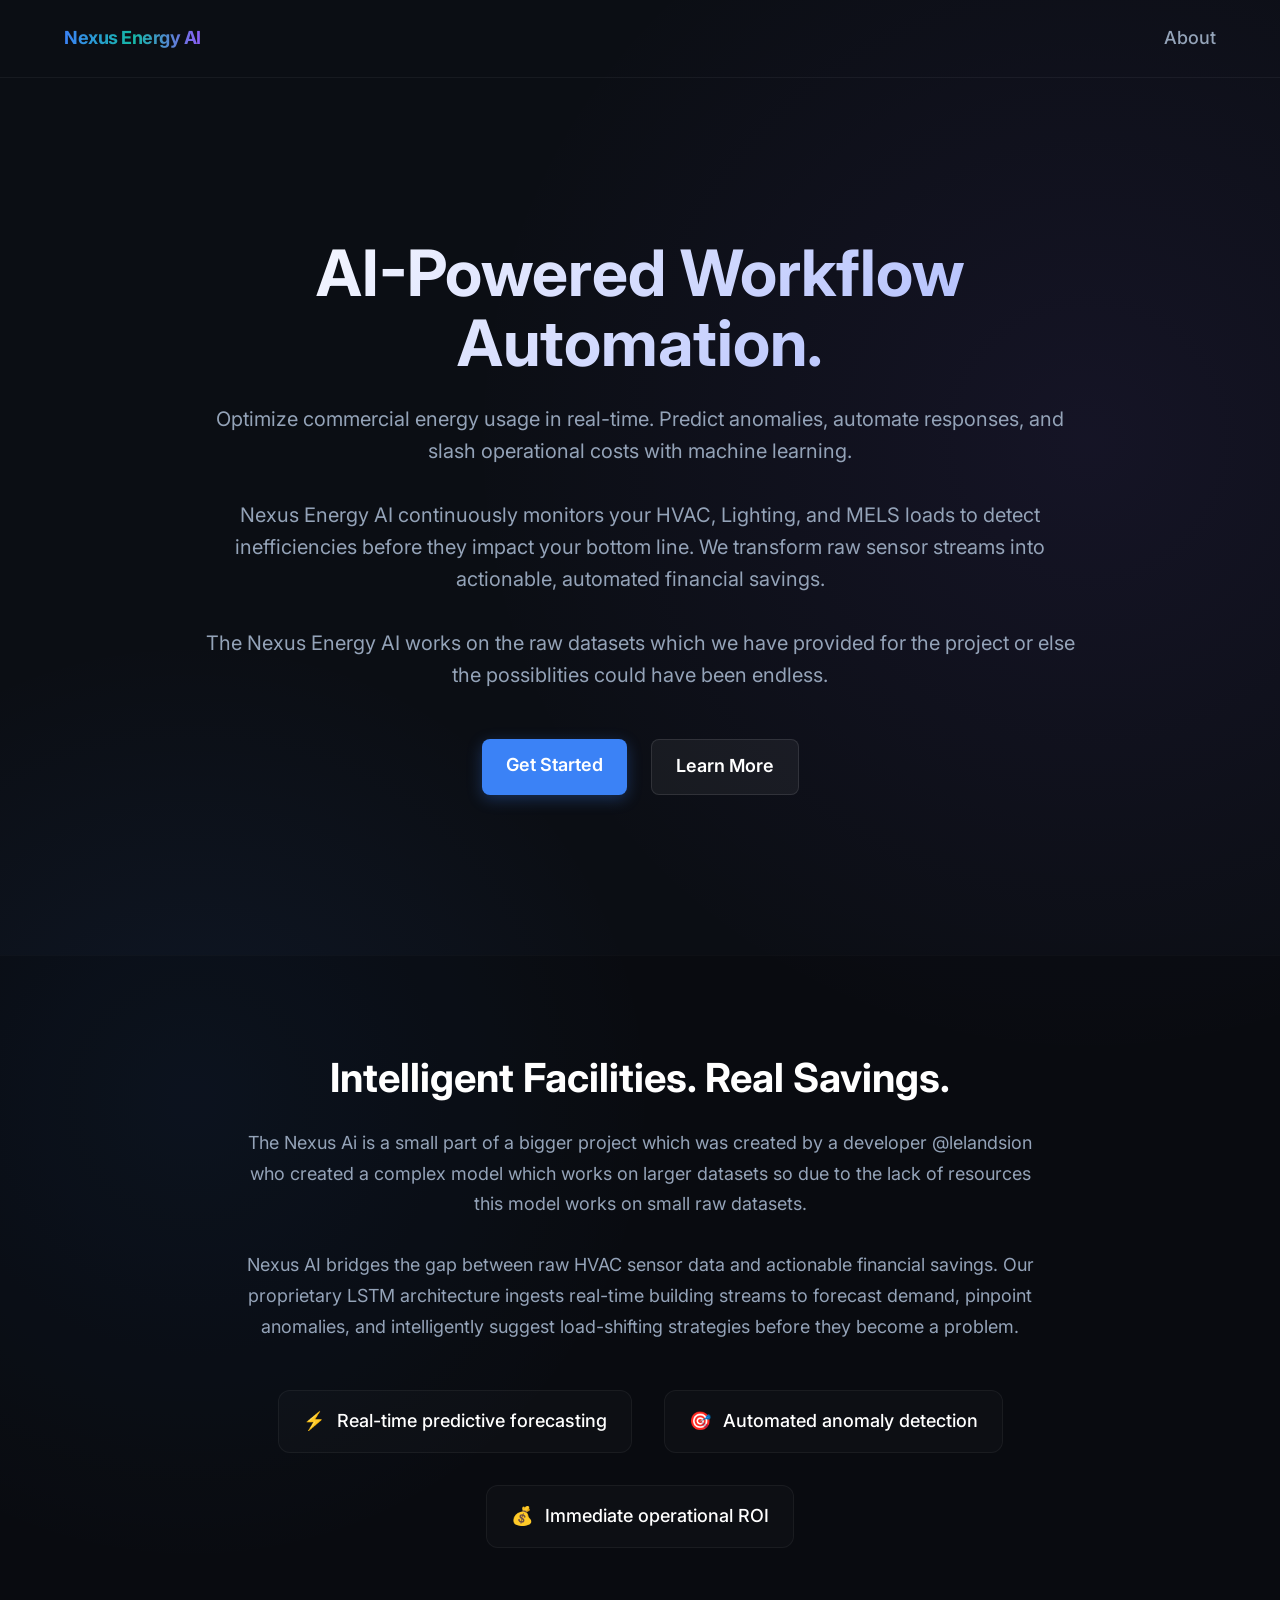
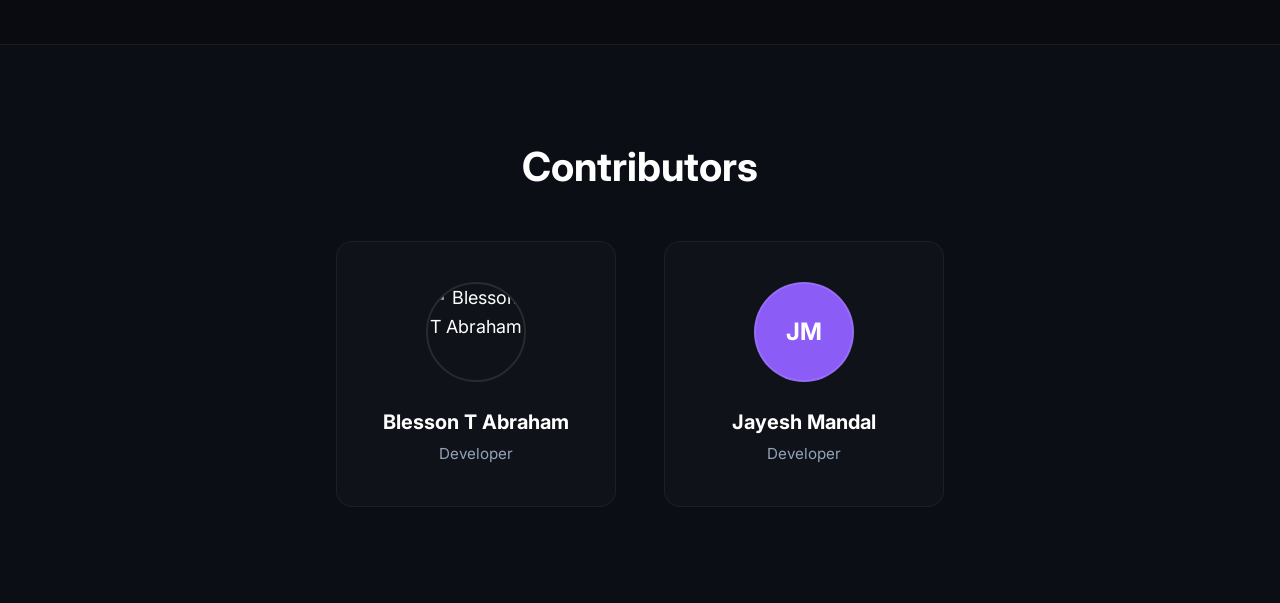
==== frontend/index.html @ 90632caa "Fix typos in landing page text" ====
<!DOCTYPE html>
<html lang="en">

<head>
    <meta charset="UTF-8">
    <meta name="viewport" content="width=device-width, initial-scale=1.0">
    <title>Nexus AI - Workflow Automation</title>

    <!-- Basic Meta Tags -->
    <meta name="description" content="AI-powered workflow automation platform for businesses.">
    <meta name="author" content="Blesson T Abraham">

    <!-- Open Graph / Facebook -->
    <meta property="og:type" content="website">
    <meta property="og:title" content="Nexus AI - Workflow Automation">
    <meta property="og:description" content="AI-powered workflow automation platform for businesses.">
    <meta property="og:image" content="https://github.com/sigmakiller.png">

    <!-- Twitter -->
    <meta name="twitter:card" content="summary_large_image">
    <meta name="twitter:title" content="Nexus AI - Workflow Automation">
    <meta name="twitter:description" content="AI-powered workflow automation platform for businesses.">
    <meta name="twitter:image" content="https://github.com/sigmakiller.png">

    <!-- Google Fonts -->
    <link href="https://fonts.googleapis.com/css2?family=Inter:wght@300;400;600;700&display=swap" rel="stylesheet">
    <link rel="stylesheet" href="style.css">
</head>

<body class="landing-body">
    <header class="landing-nav">
        <div class="logo">Nexus Energy AI</div>
        <nav class="nav-links">
            <a href="#about">About</a>
        </nav>
    </header>

    <main>
        <!-- Hero Section -->
        <section class="hero-section">
            <div class="hero-content">
                <h1 class="hero-title">AI-Powered Workflow Automation.</h1>
                <p class="hero-subtitle">Optimize commercial energy usage in real-time. Predict anomalies, automate
                    responses, and slash operational costs with machine learning.<br><br>Nexus Energy AI continuously
                    monitors your HVAC, Lighting, and MELS loads to detect inefficiencies before they impact your bottom
                    line. We transform raw sensor streams into actionable, automated financial savings.<br><br>The
                    Nexus Energy AI works on the raw datasets which we have provided for the project or else the
                    possiblities could have been endless.</p>
                <div class="hero-cta">
                    <a href="dashboard.html" class="btn-primary">Get Started</a>
                    <a href="#about" class="btn-secondary">Learn More</a>
                </div>
            </div>
        </section>

        <!-- About Section -->
        <section id="about" class="about-section">
            <div class="about-container">
                <div class="about-text">
                    <h2>Intelligent Facilities. Real Savings.</h2>
                    <p>The Nexus Ai is a small part of a bigger project which was created by a developer @lelandsion who
                        created a complex model which works on larger datasets so due to the lack of resources this
                        model works on small raw datasets.<br><br>Nexus AI bridges the gap between raw HVAC sensor data
                        and actionable financial savings. Our
                        proprietary LSTM architecture ingests real-time building streams to forecast demand, pinpoint
                        anomalies, and intelligently suggest load-shifting strategies before they become a problem.</p>
                    <ul class="about-features">
                        <li><span>⚡</span> Real-time predictive forecasting</li>
                        <li><span>🎯</span> Automated anomaly detection</li>
                        <li><span>💰</span> Immediate operational ROI</li>
                    </ul>
                </div>
            </div>
        </section>

        <!-- Contributors Section -->
        <section class="contributors-section">
            <div class="contributors-container">
                <h2>Contributors</h2>
                <div class="contributors-grid">
                    <div class="contributor-card">
                        <img src="https://github.com/sigmakiller.png" alt="Blesson T Abraham" class="contributor-photo">
                        <div class="contributor-info">
                            <h3>Blesson T Abraham</h3>
                            <p>Developer</p>
                        </div>
                    </div>
                    <div class="contributor-card">
                        <div class="contributor-photo"
                            style="background: var(--accent-purple); display: flex; align-items: center; justify-content: center; font-size: 1.5rem; font-weight: bold; color: white;">
                            JM</div>
                        <div class="contributor-info">
                            <h3>Jayesh Mandal</h3>
                            <p>Developer</p>
                        </div>
                    </div>
                </div>
            </div>
        </section>
    </main>
</body>

</html>
---- frontend/style.css ----
:root {
    --bg-color: #0B0E14;
    --text-primary: #ffffff;
    --text-secondary: #94A3B8;
    --accent-blue: #3B82F6;
    --accent-teal: #14B8A6;
    --accent-purple: #8B5CF6;
    --glass-bg: rgba(255, 255, 255, 0.03);
    --glass-border: rgba(255, 255, 255, 0.08);
}

* {
    box-sizing: border-box;
    margin: 0;
    padding: 0;
}

body {
    font-family: 'Inter', sans-serif;
    font-size: clamp(1rem, 1.5vw, 1.125rem); /* 16-18px */
    line-height: 1.6;
    background-color: var(--bg-color);
    color: var(--text-primary);
    min-height: 100vh;
    overflow-x: hidden;
}

h1, .h1 {
    font-size: clamp(3.5rem, 5vw, 4rem); /* 56-64px */
    line-height: 1.2;
}

h2, .h2 {
    font-size: clamp(2.5rem, 4vw, 3rem); /* 40-48px */
    line-height: 1.3;
}

.dashboard-container {
    max-width: 1440px;
    margin: 0 auto;
    padding: 3rem 2rem;
    display: flex;
    flex-direction: column;
    gap: 3rem;
}

.btn-back {
    color: var(--text-secondary);
    text-decoration: none;
    font-weight: 600;
    font-size: 0.9rem;
    transition: color 0.2s ease, background 0.2s ease;
    padding: 0.5rem 1rem;
    border-radius: 8px;
    border: 1px solid rgba(255, 255, 255, 0.1);
    background: rgba(255, 255, 255, 0.05);
}

.btn-back:hover {
    color: var(--text-primary);
    background: rgba(255, 255, 255, 0.1);
}

.dashboard-header {
    display: flex;
    justify-content: space-between;
    align-items: center;
    padding-bottom: 2rem;
    border-bottom: 1px solid rgba(255, 255, 255, 0.05);
}

.logo {
    font-weight: 700;
    background: linear-gradient(to right, #3B82F6, #14B8A6, #8B5CF6);
    -webkit-background-clip: text;
    -webkit-text-fill-color: transparent;
    letter-spacing: -0.5px;
}

.status-indicator {
    display: flex;
    align-items: center;
    gap: 0.5rem;
    font-size: 0.875rem;
    color: var(--text-secondary);
}

.dot {
    width: 10px;
    height: 10px;
    border-radius: 50%;
    transition: all 0.3s ease;
}
.dot.connected { background-color: #10B981; box-shadow: 0 0 4px rgba(16, 185, 129, 0.4); }
.dot.disconnected { background-color: #EF4444; box-shadow: 0 0 4px rgba(239, 68, 68, 0.4); }

.glass-panel {
    background: rgba(255, 255, 255, 0.02);
    border: 1px solid rgba(255, 255, 255, 0.05);
    border-radius: 16px;
    padding: 2.5rem;
}

.dashboard-content {
    display: flex;
    flex-direction: column;
    gap: 3rem;
}

/* AI Model Performance Metrics Panel Styling */
.model-metrics-panel {
    display: flex;
    flex-direction: column;
    gap: 1.5rem;
}

.model-metrics-panel h2 {
    font-weight: 600;
    color: var(--text-primary);
    border-bottom: 1px solid var(--glass-border);
    padding-bottom: 0.75rem;
}

.metrics-grid {
    display: grid;
    grid-template-columns: repeat(auto-fit, minmax(280px, 1fr));
    gap: 2rem;
}

.metric-card {
    background: rgba(255, 255, 255, 0.02);
    border: 1px solid rgba(255, 255, 255, 0.05);
    border-radius: 12px;
    padding: 2rem;
    display: flex;
    flex-direction: column;
    gap: 1rem;
    transition: transform 0.2s ease, border-color 0.2s ease;
}

.metric-card:hover {
    transform: translateY(-2px) scale(1.01);
    border-color: rgba(255, 255, 255, 0.15);
}

.metric-card h4 {
    color: var(--text-primary);
    font-size: 1rem;
    font-weight: 600;
    display: flex;
    align-items: center;
    gap: 0.5rem;
}

.metric-card h4::before {
    content: '';
    display: inline-block;
    width: 6px;
    height: 6px;
    border-radius: 50%;
    background-color: var(--accent-blue);
}

.metric-card:nth-child(2) h4::before { background-color: var(--accent-teal); }
.metric-card:nth-child(3) h4::before { background-color: var(--accent-purple); }

.metric-card ul {
    list-style-type: none;
    display: flex;
    flex-direction: column;
    gap: 0.5rem;
    margin-left: 0.25rem;
}

.metric-card li {
    font-size: 0.85rem;
    color: var(--text-secondary);
    display: flex;
    justify-content: space-between;
    align-items: center;
    border-bottom: 1px solid rgba(255,255,255,0.03);
    padding-bottom: 0.25rem;
}
.metric-card li:last-child {
    border-bottom: none;
    padding-bottom: 0;
}

.metric-card li strong {
    color: var(--text-primary);
    font-weight: 500;
}

/* Testimonial & Trust Styles */
.testimonial-header {
    display: flex;
    align-items: center;
    gap: 1rem;
    padding-bottom: 0.5rem;
    border-bottom: 1px solid rgba(255, 255, 255, 0.05);
}

.profile-photo {
    width: 48px;
    height: 48px;
    border-radius: 50%;
    object-fit: cover;
    border: 2px solid rgba(255, 255, 255, 0.1);
}

.testimonial-meta {
    display: flex;
    flex-direction: column;
    flex: 1;
}

.testimonial-name {
    font-weight: 600;
    color: var(--text-primary);
    font-size: 0.95rem;
}

.testimonial-role {
    color: var(--text-secondary);
    font-size: 0.8rem;
}

.company-logo {
    height: 28px;
    width: auto;
    object-fit: contain;
    opacity: 0.9;
}

.testimonial-metrics {
    display: flex;
    flex-direction: column;
    gap: 0.75rem;
    margin-top: 0.5rem;
}

.stat-pill {
    background: rgba(16, 185, 129, 0.1);
    color: #10B981;
    border: 1px solid rgba(16, 185, 129, 0.2);
    padding: 0.5rem 0.75rem;
    border-radius: 8px;
    font-size: 0.85rem;
    font-weight: 600;
    display: flex;
    align-items: center;
    gap: 0.5rem;
}

.summary-cards {
    display: grid;
    grid-template-columns: repeat(auto-fit, minmax(280px, 1fr));
    gap: 2rem;
    padding: 0;
    background: transparent;
    border: none;
    box-shadow: none;
    backdrop-filter: none;
}

.card {
    background: rgba(255, 255, 255, 0.02);
    border: 1px solid rgba(255, 255, 255, 0.05);
    border-radius: 16px;
    padding: 2rem;
    display: flex;
    flex-direction: column;
    gap: 1rem;
    position: relative;
    overflow: hidden;
    transition: transform 0.3s cubic-bezier(0.4, 0, 0.2, 1), border-color 0.3s ease;
}

.card::before {
    content: '';
    position: absolute;
    top: 0; left: 0; right: 0;
    height: 4px;
    opacity: 0.8;
}

#card-hvac::before { background: var(--accent-blue); }
#card-lighting::before { background: var(--accent-teal); }
#card-mels::before { background: var(--accent-purple); }

.card:hover {
    transform: translateY(-4px) scale(1.02);
    border-color: rgba(255, 255, 255, 0.15);
}

.popular-card {
    border-color: rgba(59, 130, 246, 0.5);
    box-shadow: 0 10px 30px -10px rgba(59, 130, 246, 0.15);
}

.popular-card:hover {
    border-color: rgba(59, 130, 246, 0.8);
    box-shadow: 0 15px 35px -10px rgba(59, 130, 246, 0.25);
}

.badge {
    position: absolute;
    top: 1.5rem;
    right: 1.5rem;
    background: rgba(59, 130, 246, 0.15);
    color: #60A5FA;
    border: 1px solid rgba(59, 130, 246, 0.3);
    font-size: 0.7rem;
    font-weight: 700;
    text-transform: uppercase;
    padding: 0.25rem 0.6rem;
    border-radius: 9999px;
    letter-spacing: 0.05em;
}

.card h3 {
    font-size: 0.875rem;
    color: var(--text-secondary);
    font-weight: 600;
    text-transform: uppercase;
    letter-spacing: 0.05em;
}

.card .value {
    font-size: 3rem;
    font-weight: 700;
    transition: transform 0.15s ease, text-shadow 0.15s ease;
}

.card .unit {
    font-size: 1rem;
    color: var(--text-secondary);
}

#val-hvac { color: var(--accent-blue); }
#val-lighting { color: var(--accent-teal); }
#val-mels { color: var(--accent-purple); }

.chart-container {
    height: 500px;
    display: flex;
    flex-direction: column;
}

.chart-header {
    margin-bottom: 1.5rem;
}

.chart-header h2 {
    font-weight: 600;
    color: var(--text-primary);
}

.chart-wrapper {
    flex: 1;
    position: relative;
    width: 100%;
}

.log-container {
    height: 250px;
    display: flex;
    flex-direction: column;
}

.log-container h3 {
    font-size: 1rem;
    margin-bottom: 1rem;
    color: var(--text-secondary);
}

.log-stream {
    flex: 1;
    overflow-y: auto;
    font-family: 'Courier New', Courier, monospace;
    font-size: 0.85rem;
    display: flex;
    flex-direction: column;
    gap: 0.5rem;
}

.log-entry {
    padding: 0.75rem;
    border-radius: 6px;
    background: rgba(0, 0, 0, 0.25);
    display: flex;
    gap: 1rem;
    animation: slideIn 0.3s ease forwards;
    border-left: 3px solid var(--accent-blue);
}

.log-time { color: var(--text-secondary); min-width: 85px; }
.log-data { color: #E2E8F0; }

@keyframes slideIn {
    from { opacity: 0; transform: translateX(-10px); }
    to { opacity: 1; transform: translateX(0); }
}

/* Scrollbar styling */
::-webkit-scrollbar { width: 8px; }
::-webkit-scrollbar-track { background: rgba(0,0,0,0.1); border-radius: 4px; }
::-webkit-scrollbar-thumb { background: rgba(255,255,255,0.15); border-radius: 4px; }
::-webkit-scrollbar-thumb:hover { background: rgba(255,255,255,0.25); }

/* --- Landing Page Styles --- */
.landing-body {
    background-image: 
        radial-gradient(circle at 15% 50%, rgba(59, 130, 246, 0.08), transparent 30%),
        radial-gradient(circle at 85% 20%, rgba(139, 92, 246, 0.08), transparent 30%);
    display: flex;
    flex-direction: column;
}

.landing-nav {
    display: flex;
    justify-content: space-between;
    align-items: center;
    padding: 1.5rem 4rem;
    border-bottom: 1px solid rgba(255,255,255,0.05);
}

.nav-links {
    display: flex;
    align-items: center;
    gap: 2rem;
}

.nav-links a {
    color: var(--text-secondary);
    text-decoration: none;
    font-weight: 500;
    transition: color 0.2s ease;
}

.nav-links a:hover {
    color: var(--text-primary);
}

.btn-primary-outline {
    border: 1px solid rgba(255,255,255,0.2);
    padding: 0.5rem 1rem;
    border-radius: 8px;
    color: var(--text-primary) !important;
    transition: all 0.2s ease;
}

.btn-primary-outline:hover {
    background: rgba(255,255,255,0.05);
    border-color: rgba(255,255,255,0.4);
}

.hero-section {
    display: flex;
    flex-direction: column;
    align-items: center;
    justify-content: center;
    text-align: center;
    padding: 10rem 4rem;
    max-width: 1440px;
    margin: 0 auto;
}

.hero-content {
    max-width: 900px;
    display: flex;
    flex-direction: column;
    align-items: center;
}

.hero-title {
    font-size: clamp(3rem, 5vw, 4.5rem);
    line-height: 1.1;
    font-weight: 700;
    margin-bottom: 1.5rem;
    background: linear-gradient(135deg, #fff 0%, #a5b4fc 100%);
    -webkit-background-clip: text;
    -webkit-text-fill-color: transparent;
}

.hero-subtitle {
    font-size: 1.25rem;
    color: var(--text-secondary);
    margin-bottom: 3rem;
    line-height: 1.6;
}

.hero-cta {
    display: flex;
    justify-content: center;
    gap: 1.5rem;
}

.btn-primary {
    background: var(--accent-blue);
    color: #fff !important;
    text-decoration: none;
    padding: 0.8rem 1.5rem;
    border-radius: 8px;
    font-weight: 600;
    box-shadow: 0 4px 15px rgba(59, 130, 246, 0.3);
    transition: all 0.2s ease;
}

.btn-primary:hover {
    background: #60A5FA;
    transform: translateY(-2px);
    box-shadow: 0 6px 20px rgba(59, 130, 246, 0.4);
}

.btn-secondary {
    background: rgba(255,255,255,0.05);
    border: 1px solid rgba(255,255,255,0.1);
    color: var(--text-primary) !important;
    text-decoration: none;
    padding: 0.8rem 1.5rem;
    border-radius: 8px;
    font-weight: 600;
    transition: all 0.2s ease;
}

.btn-secondary:hover {
    background: rgba(255,255,255,0.1);
}

.hero-visual {
    flex: 1;
    display: flex;
    justify-content: center;
    perspective: 1000px;
    position: relative;
}

/* Glowing Orbs */
.glow-orb {
    position: absolute;
    border-radius: 50%;
    filter: blur(60px);
    opacity: 0.35;
    z-index: 0;
    animation: orbFloat 10s infinite ease-in-out alternate;
}

.orb-1 { width: 200px; height: 200px; background: var(--accent-blue); top: 10%; left: 10%; animation-delay: 0s; }
.orb-2 { width: 250px; height: 250px; background: var(--accent-purple); bottom: 10%; right: 10%; animation-delay: -3s; }
.orb-3 { width: 150px; height: 150px; background: var(--accent-teal); top: 40%; left: 40%; animation-delay: -5s; }

@keyframes orbFloat {
    0% { transform: translate(0, 0) scale(1); }
    100% { transform: translate(30px, -30px) scale(1.1); }
}

.mock-dashboard {
    width: 100%;
    max-width: 500px;
    height: 300px;
    background: rgba(11, 14, 20, 0.7);
    backdrop-filter: blur(12px);
    border-radius: 16px;
    padding: 2.5rem;
    box-shadow: 20px 20px 50px rgba(0,0,0,0.5), inset 0 0 0 1px rgba(255,255,255,0.05);
    display: flex;
    flex-direction: column;
    gap: 1.5rem;
    position: relative;
    z-index: 1;
    animation: dashboardFloat 6s ease-in-out infinite;
}

@keyframes dashboardFloat {
    0%, 100% { transform: rotateY(-15deg) rotateX(5deg) translateY(0); }
    50% { transform: rotateY(-15deg) rotateX(5deg) translateY(-15px); }
}

.stat-row {
    display: flex;
    align-items: center;
    gap: 1.5rem;
}

.stat-circle {
    width: 48px;
    height: 48px;
    border-radius: 50%;
    background: var(--accent-blue);
    opacity: 0.8;
}

.stat-line {
    height: 12px;
    background: rgba(255,255,255,0.05);
    border-radius: 6px;
    width: 80%;
    position: relative;
    overflow: hidden;
}

.stat-line::after {
    content: '';
    position: absolute;
    top: 0; left: 0; bottom: 0;
    width: 40%;
    background: linear-gradient(90deg, transparent, rgba(255,255,255,0.15), transparent);
    animation: scanLine 2s infinite linear;
}

.stat-row:nth-child(2) .stat-line::after { animation-delay: 0.5s; animation-duration: 2.5s; }
.stat-row:nth-child(3) .stat-line::after { animation-delay: 1s; animation-duration: 1.8s; }

@keyframes scanLine {
    0% { transform: translateX(-100%); }
    100% { transform: translateX(300%); }
}

.about-section {
    padding: 6rem 4rem;
    background: rgba(0,0,0,0.2);
    border-top: 1px solid rgba(255,255,255,0.02);
}

.about-container {
    max-width: 1440px;
    margin: 0 auto;
    display: flex;
    justify-content: center;
}

.about-text {
    max-width: 800px;
    text-align: center;
}

.about-text h2 {
    font-size: 2.5rem;
    margin-bottom: 1.5rem;
}

.about-text p {
    color: var(--text-secondary);
    font-size: 1.125rem;
    line-height: 1.7;
    margin-bottom: 3rem;
}

.about-features {
    display: flex;
    justify-content: center;
    gap: 2rem;
    list-style: none;
    flex-wrap: wrap;
}

.about-features li {
    background: rgba(255,255,255,0.02);
    padding: 1rem 1.5rem;
    border-radius: 12px;
    border: 1px solid rgba(255,255,255,0.05);
    display: flex;
    align-items: center;
    gap: 0.75rem;
    font-weight: 500;
}

/* Contributors Section */
.contributors-section {
    padding: 6rem 4rem;
    background: transparent;
    border-top: 1px solid rgba(255,255,255,0.05);
}

.contributors-container {
    max-width: 1440px;
    margin: 0 auto;
    text-align: center;
}

.contributors-container h2 {
    font-size: 2.5rem;
    margin-bottom: 3rem;
}

.contributors-grid {
    display: flex;
    justify-content: center;
    gap: 3rem;
    flex-wrap: wrap;
}

.contributor-card {
    background: rgba(255,255,255,0.02);
    border: 1px solid rgba(255,255,255,0.05);
    border-radius: 16px;
    padding: 2.5rem;
    display: flex;
    flex-direction: column;
    align-items: center;
    gap: 1.5rem;
    width: 280px;
    transition: transform 0.2s ease, border-color 0.2s ease;
}

.contributor-card:hover {
    transform: translateY(-4px);
    border-color: rgba(255,255,255,0.15);
}

.contributor-photo {
    width: 100px;
    height: 100px;
    border-radius: 50%;
    object-fit: cover;
    border: 2px solid rgba(255, 255, 255, 0.1);
}

.contributor-info h3 {
    font-size: 1.25rem;
    margin-bottom: 0.25rem;
    color: var(--text-primary);
}

.contributor-info p {
    color: var(--text-secondary);
    font-size: 0.95rem;
}
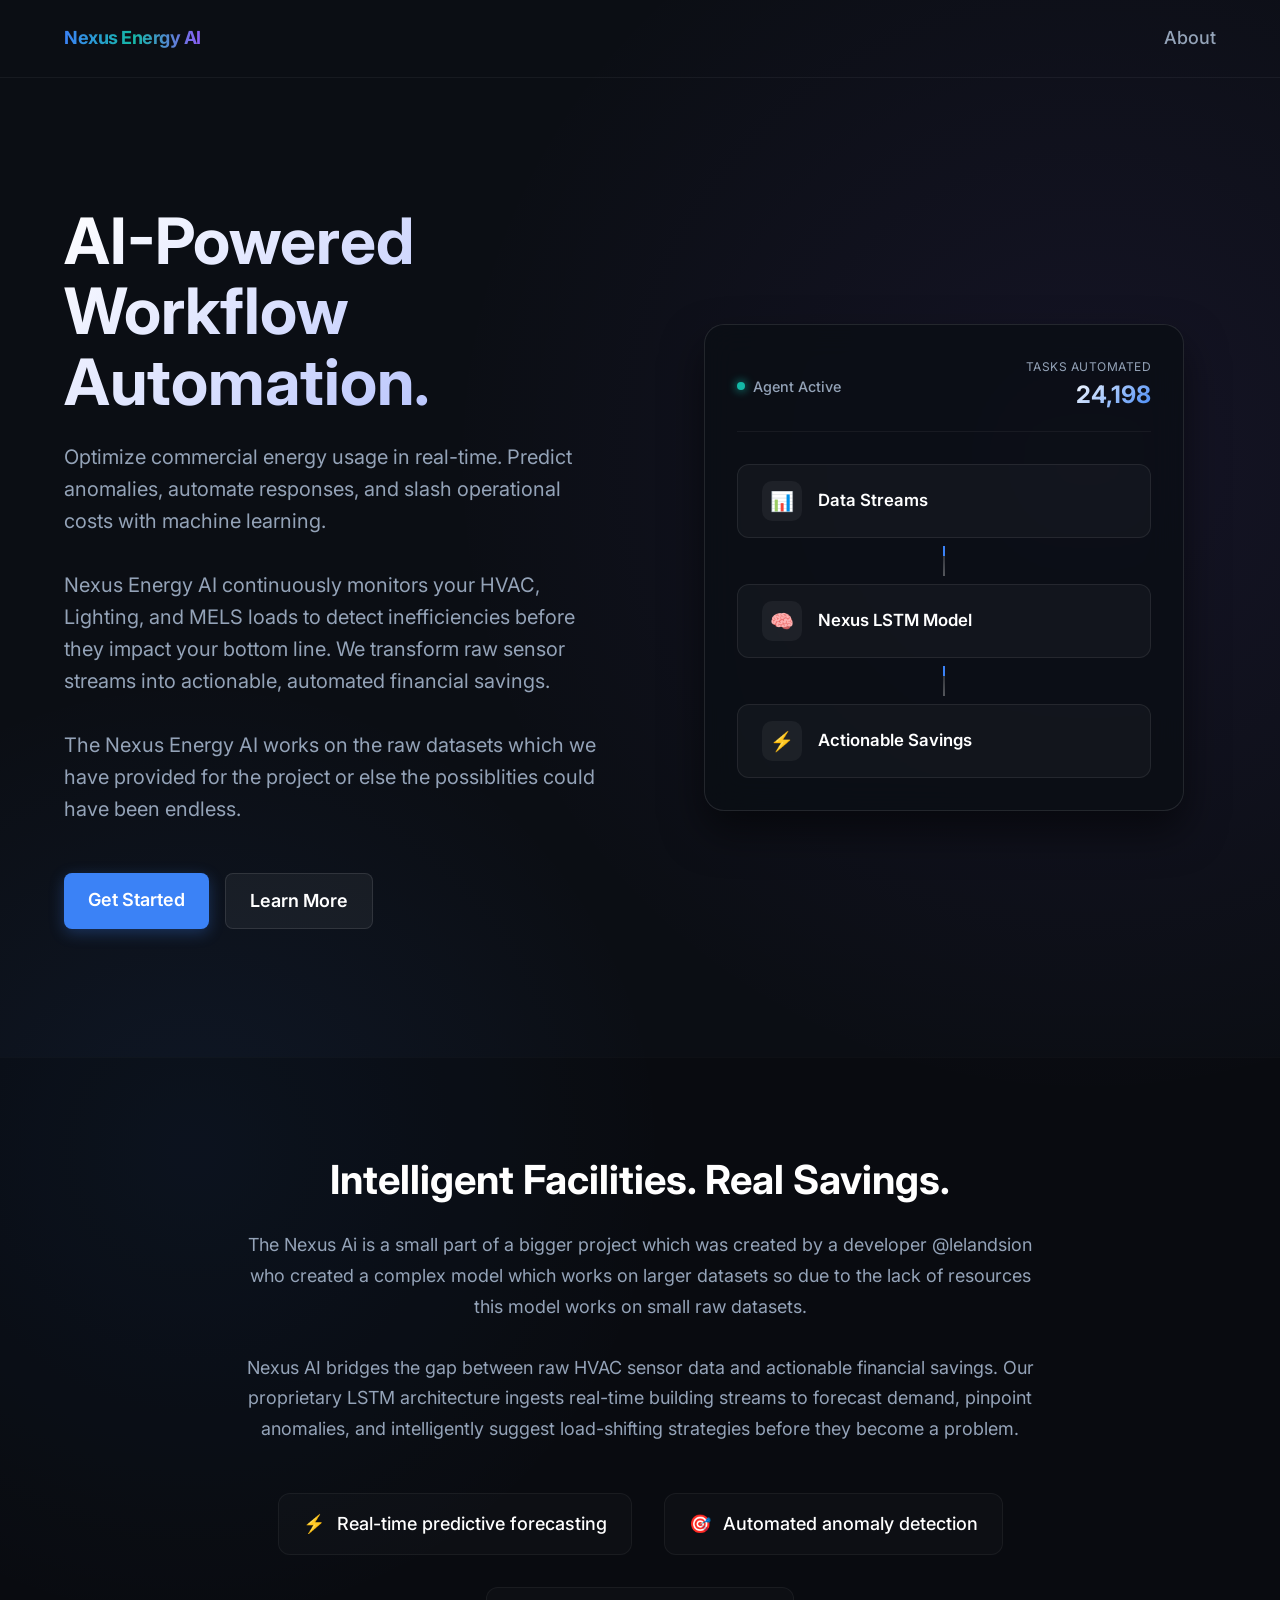
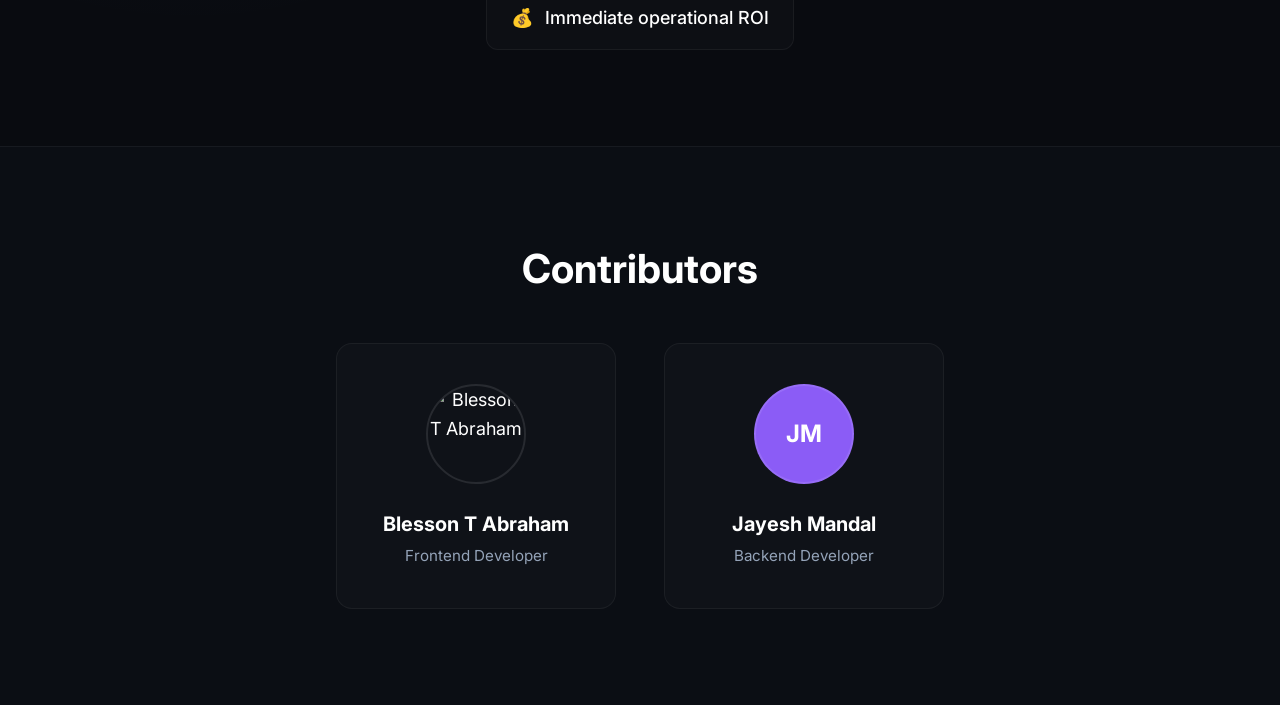
==== commit f2c900af: "Add interactive workflow builder and animations" ====
--- a/frontend/index.html
+++ b/frontend/index.html
@@ -51,6 +51,45 @@
                     <a href="#about" class="btn-secondary">Learn More</a>
                 </div>
             </div>
+
+            <!-- Workflow Builder Visual -->
+            <div class="hero-visual">
+                <div class="workflow-container">
+                    <!-- Live Status & Counter Header -->
+                    <div class="workflow-header">
+                        <div class="live-status">
+                            <span class="status-dot"></span>
+                            Agent Active
+                        </div>
+                        <div class="counter-box">
+                            <span class="counter-label">Tasks Automated</span>
+                            <span class="counter-value" id="task-counter">0</span>
+                        </div>
+                    </div>
+
+                    <!-- Node Graph -->
+                    <div class="node-graph">
+                        <div class="node node-input">
+                            <div class="node-icon">📊</div>
+                            <div class="node-text">Data Streams</div>
+                        </div>
+                        
+                        <div class="node-path"></div>
+                        
+                        <div class="node node-ai">
+                            <div class="node-icon pulse">🧠</div>
+                            <div class="node-text">Nexus LSTM Model</div>
+                        </div>
+                        
+                        <div class="node-path"></div>
+                        
+                        <div class="node node-output">
+                            <div class="node-icon">⚡</div>
+                            <div class="node-text">Actionable Savings</div>
+                        </div>
+                    </div>
+                </div>
+            </div>
         </section>
 
         <!-- About Section -->
@@ -82,7 +121,7 @@
                         <img src="https://github.com/sigmakiller.png" alt="Blesson T Abraham" class="contributor-photo">
                         <div class="contributor-info">
                             <h3>Blesson T Abraham</h3>
-                            <p>Developer</p>
+                            <p>Frontend Developer</p>
                         </div>
                     </div>
                     <div class="contributor-card">
@@ -91,13 +130,37 @@
                             JM</div>
                         <div class="contributor-info">
                             <h3>Jayesh Mandal</h3>
-                            <p>Developer</p>
+                            <p>Backend Developer</p>
                         </div>
                     </div>
                 </div>
             </div>
         </section>
     </main>
+
+    <script>
+        // Number Counter Animation
+        document.addEventListener("DOMContentLoaded", () => {
+            const counter = document.getElementById("task-counter");
+            if(counter) {
+                const target = 24592;
+                const duration = 2500; // ms
+                const interval = 20; // ms
+                const steps = duration / interval;
+                const increment = target / steps;
+                let current = 0;
+                
+                const timer = setInterval(() => {
+                    current += increment;
+                    if(current >= target) {
+                        current = target;
+                        clearInterval(timer);
+                    }
+                    counter.innerText = Math.floor(current).toLocaleString();
+                }, interval);
+            }
+        });
+    </script>
 </body>
 
 </html>
--- a/frontend/style.css
+++ b/frontend/style.css
@@ -457,20 +457,17 @@
 
 .hero-section {
     display: flex;
-    flex-direction: column;
-    align-items: center;
-    justify-content: center;
-    text-align: center;
-    padding: 10rem 4rem;
+    align-items: center;
+    justify-content: space-between;
+    padding: 8rem 4rem;
     max-width: 1440px;
     margin: 0 auto;
+    gap: 4rem;
 }
 
 .hero-content {
-    max-width: 900px;
-    display: flex;
-    flex-direction: column;
-    align-items: center;
+    flex: 1;
+    max-width: 600px;
 }
 
 .hero-title {
@@ -492,8 +489,7 @@
 
 .hero-cta {
     display: flex;
-    justify-content: center;
-    gap: 1.5rem;
+    gap: 1rem;
 }
 
 .btn-primary {
@@ -701,12 +697,162 @@
     align-items: center;
     gap: 1.5rem;
     width: 280px;
+    transition: transform 0.3s cubic-bezier(0.4, 0, 0.2, 1), border-color 0.3s ease, box-shadow 0.3s ease;
+}
+
+.contributor-card:hover {
+    transform: translateY(-8px) scale(1.02);
+    border-color: rgba(139, 92, 246, 0.4);
+    box-shadow: 0 10px 30px rgba(139, 92, 246, 0.15), inset 0 0 0 1px rgba(139, 92, 246, 0.2);
+}
+
+/* --- Workflow Builder Visuals --- */
+.hero-visual {
+    flex: 1;
+    display: flex;
+    justify-content: center;
+}
+
+.workflow-container {
+    width: 100%;
+    max-width: 480px;
+    background: rgba(11, 14, 20, 0.8);
+    backdrop-filter: blur(16px);
+    border: 1px solid rgba(255,255,255,0.1);
+    border-radius: 20px;
+    padding: 2rem;
+    box-shadow: 0 20px 40px rgba(0,0,0,0.5);
+    display: flex;
+    flex-direction: column;
+    gap: 2rem;
+}
+
+.workflow-header {
+    display: flex;
+    justify-content: space-between;
+    align-items: center;
+    border-bottom: 1px solid rgba(255,255,255,0.05);
+    padding-bottom: 1rem;
+}
+
+.live-status {
+    display: flex;
+    align-items: center;
+    gap: 0.5rem;
+    font-size: 0.9rem;
+    color: var(--text-secondary);
+    font-weight: 500;
+}
+
+.status-dot {
+    width: 8px;
+    height: 8px;
+    border-radius: 50%;
+    background-color: var(--accent-teal);
+    box-shadow: 0 0 10px var(--accent-teal);
+    animation: statusPulse 2s infinite ease-in-out;
+}
+
+@keyframes statusPulse {
+    0% { transform: scale(1); opacity: 1; box-shadow: 0 0 10px var(--accent-teal); }
+    50% { transform: scale(1.5); opacity: 0.5; box-shadow: 0 0 20px var(--accent-teal); }
+    100% { transform: scale(1); opacity: 1; box-shadow: 0 0 10px var(--accent-teal); }
+}
+
+.counter-box {
+    display: flex;
+    flex-direction: column;
+    align-items: flex-end;
+}
+
+.counter-label {
+    font-size: 0.75rem;
+    color: var(--text-secondary);
+    text-transform: uppercase;
+    letter-spacing: 0.5px;
+}
+
+.counter-value {
+    font-size: 1.5rem;
+    font-weight: 700;
+    color: var(--text-primary);
+    background: linear-gradient(135deg, #fff, var(--accent-blue));
+    -webkit-background-clip: text;
+    -webkit-text-fill-color: transparent;
+}
+
+.node-graph {
+    display: flex;
+    flex-direction: column;
+    align-items: center;
+    gap: 0.5rem;
+}
+
+.node {
+    width: 100%;
+    background: rgba(255,255,255,0.03);
+    border: 1px solid rgba(255,255,255,0.08);
+    border-radius: 12px;
+    padding: 1rem 1.5rem;
+    display: flex;
+    align-items: center;
+    gap: 1rem;
     transition: transform 0.2s ease, border-color 0.2s ease;
 }
 
-.contributor-card:hover {
-    transform: translateY(-4px);
-    border-color: rgba(255,255,255,0.15);
+.node:hover {
+    transform: translateX(5px);
+    border-color: rgba(255,255,255,0.2);
+}
+
+.node-icon {
+    width: 40px;
+    height: 40px;
+    border-radius: 10px;
+    background: rgba(255,255,255,0.05);
+    display: flex;
+    align-items: center;
+    justify-content: center;
+    font-size: 1.2rem;
+}
+
+.node-icon.pulse {
+    animation: iconPulse 3s infinite ease-in-out;
+}
+
+@keyframes iconPulse {
+    0% { background: rgba(139, 92, 246, 0.1); }
+    50% { background: rgba(139, 92, 246, 0.4); box-shadow: 0 0 15px rgba(139, 92, 246, 0.4); }
+    100% { background: rgba(139, 92, 246, 0.1); }
+}
+
+.node-text {
+    font-weight: 600;
+    font-size: 1.05rem;
+}
+
+.node-path {
+    width: 2px;
+    height: 30px;
+    background: linear-gradient(180deg, rgba(255,255,255,0.1), rgba(255,255,255,0.3));
+    position: relative;
+    overflow: hidden;
+}
+
+.node-path::after {
+    content: '';
+    position: absolute;
+    top: 0; left: 0; right: 0;
+    height: 10px;
+    background: var(--accent-blue);
+    animation: pathFlow 2s infinite linear;
+}
+
+@keyframes pathFlow {
+    0% { transform: translateY(-10px); opacity: 0; }
+    20% { opacity: 1; }
+    80% { opacity: 1; }
+    100% { transform: translateY(30px); opacity: 0; }
 }
 
 .contributor-photo {
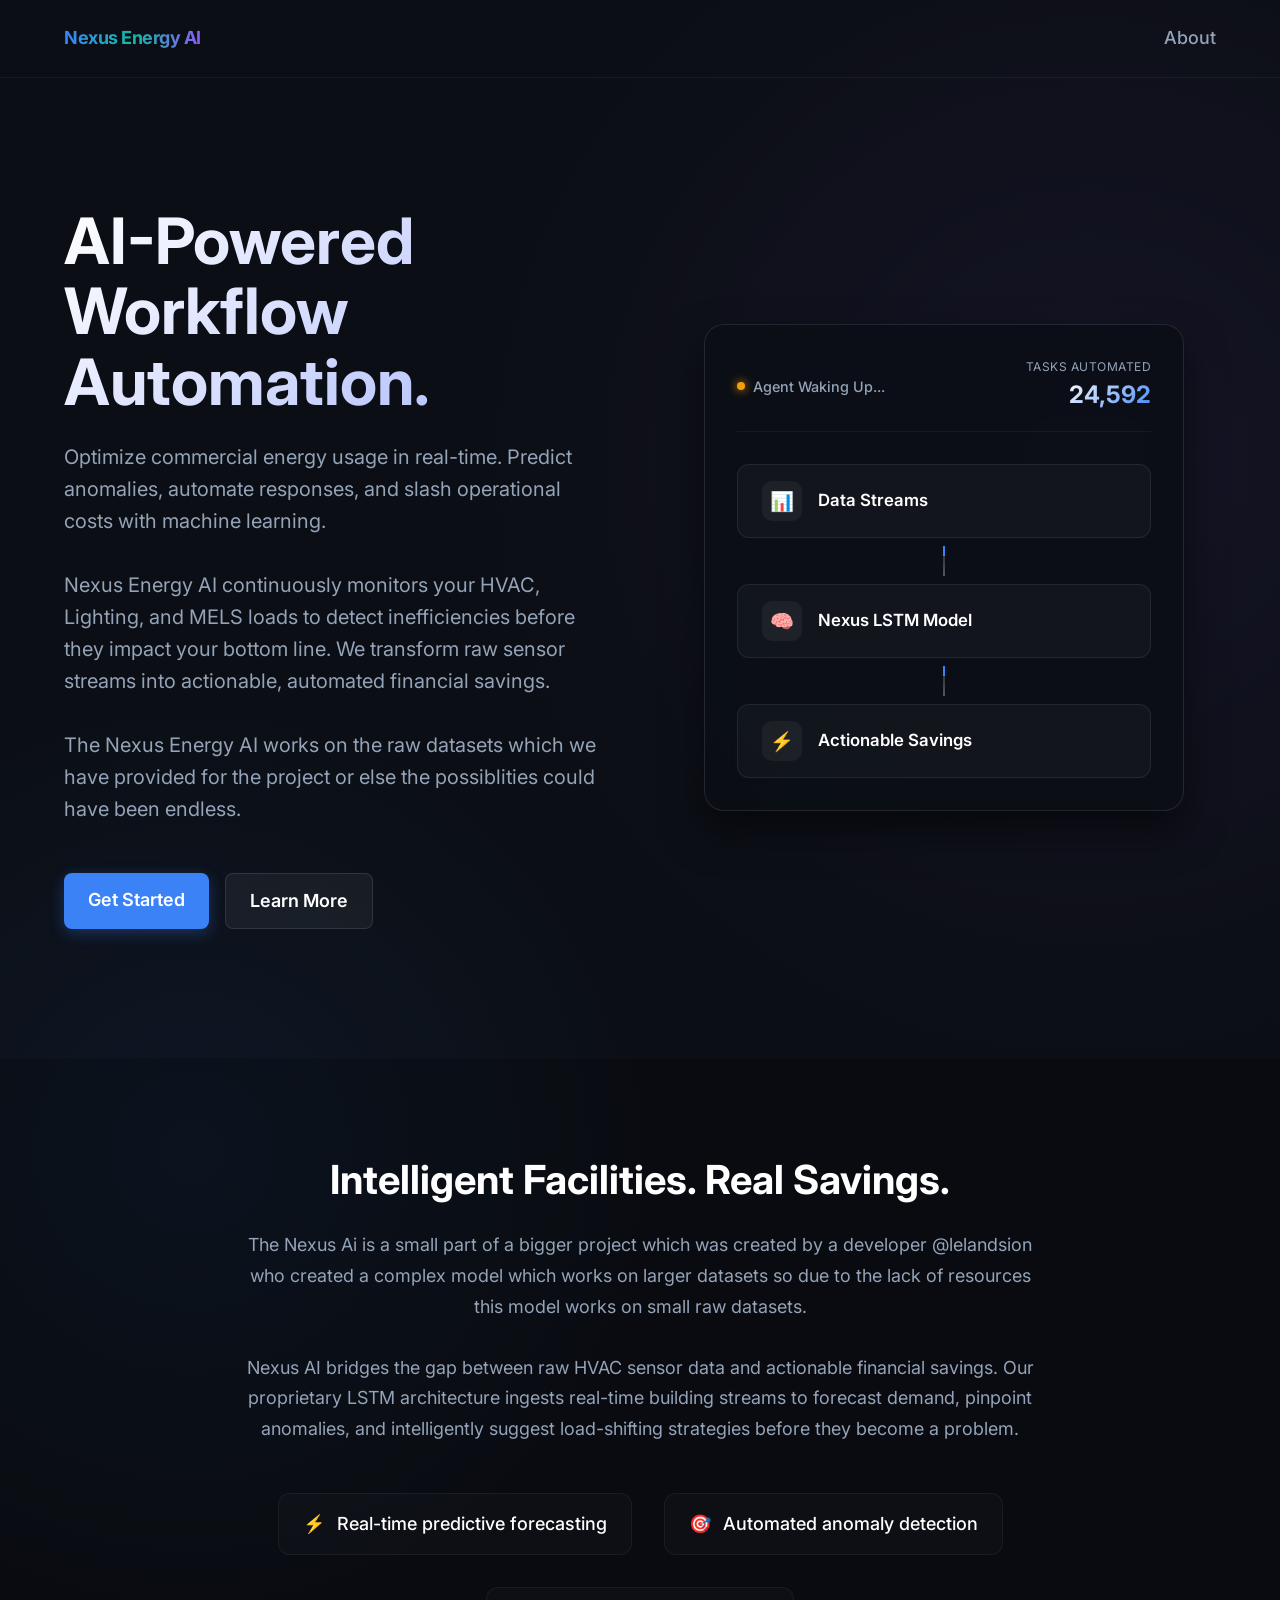
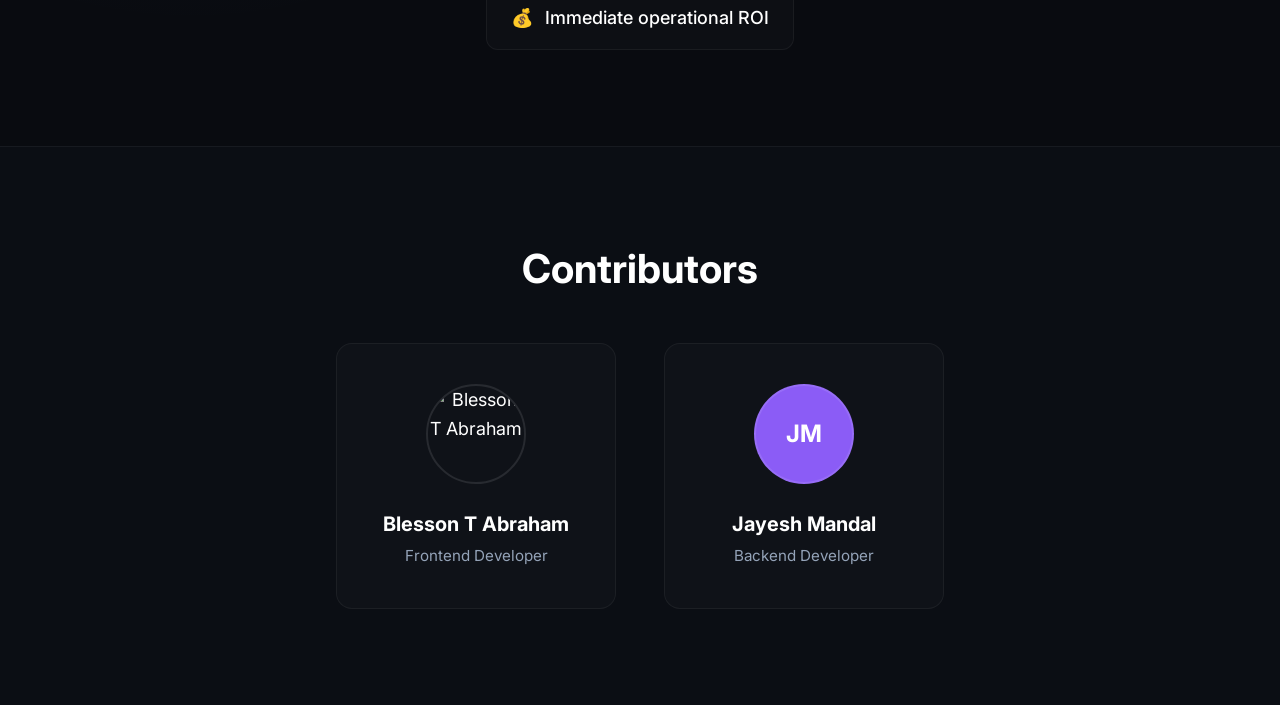
==== commit c1cbe0b9: "Add real-time health check for landing page status indicator" ====
--- a/frontend/index.html
+++ b/frontend/index.html
@@ -57,9 +57,9 @@
                 <div class="workflow-container">
                     <!-- Live Status & Counter Header -->
                     <div class="workflow-header">
-                        <div class="live-status">
-                            <span class="status-dot"></span>
-                            Agent Active
+                        <div class="live-status" id="agent-status-container">
+                            <span class="status-dot waking" id="agent-status-dot"></span>
+                            <span id="agent-status-text">Agent Waking Up...</span>
                         </div>
                         <div class="counter-box">
                             <span class="counter-label">Tasks Automated</span>
@@ -160,6 +160,46 @@
                 }, interval);
             }
         });
+        // Health Check polling logic
+        document.addEventListener("DOMContentLoaded", () => {
+            const statusDot = document.getElementById("agent-status-dot");
+            const statusText = document.getElementById("agent-status-text");
+
+            async function checkHealth() {
+                try {
+                    const response = await fetch('/health');
+                    if (response.ok) {
+                        statusDot.className = "status-dot active";
+                        statusText.innerText = "Agent Active";
+                        return true;
+                    }
+                } catch (error) {
+                    // Endpoint unreachable yet
+                }
+                return false;
+            }
+
+            async function startHealthCheck() {
+                let attempts = 0;
+                const maxAttempts = 60; // Up to 2 minutes
+
+                const poll = setInterval(async () => {
+                    const isAlive = await checkHealth();
+                    if (isAlive) {
+                        clearInterval(poll);
+                    } else {
+                        attempts++;
+                        if (attempts >= maxAttempts) {
+                            clearInterval(poll);
+                            statusDot.className = "status-dot offline";
+                            statusText.innerText = "Agent Offline";
+                        }
+                    }
+                }, 2000);
+            }
+
+            startHealthCheck();
+        });
     </script>
 </body>
 
--- a/frontend/style.css
+++ b/frontend/style.css
@@ -748,15 +748,35 @@
     width: 8px;
     height: 8px;
     border-radius: 50%;
+    transition: background-color 0.3s ease, box-shadow 0.3s ease;
+}
+
+.status-dot.active {
     background-color: var(--accent-teal);
     box-shadow: 0 0 10px var(--accent-teal);
     animation: statusPulse 2s infinite ease-in-out;
+}
+
+.status-dot.waking {
+    background-color: #f59e0b; /* Amber */
+    box-shadow: 0 0 10px #f59e0b;
+    animation: wakingPulse 1s infinite alternate;
+}
+
+.status-dot.offline {
+    background-color: #ef4444; /* Red */
+    box-shadow: 0 0 10px #ef4444;
 }
 
 @keyframes statusPulse {
     0% { transform: scale(1); opacity: 1; box-shadow: 0 0 10px var(--accent-teal); }
     50% { transform: scale(1.5); opacity: 0.5; box-shadow: 0 0 20px var(--accent-teal); }
     100% { transform: scale(1); opacity: 1; box-shadow: 0 0 10px var(--accent-teal); }
+}
+
+@keyframes wakingPulse {
+    0% { opacity: 0.4; transform: scale(1); }
+    100% { opacity: 1; transform: scale(1.2); }
 }
 
 .counter-box {
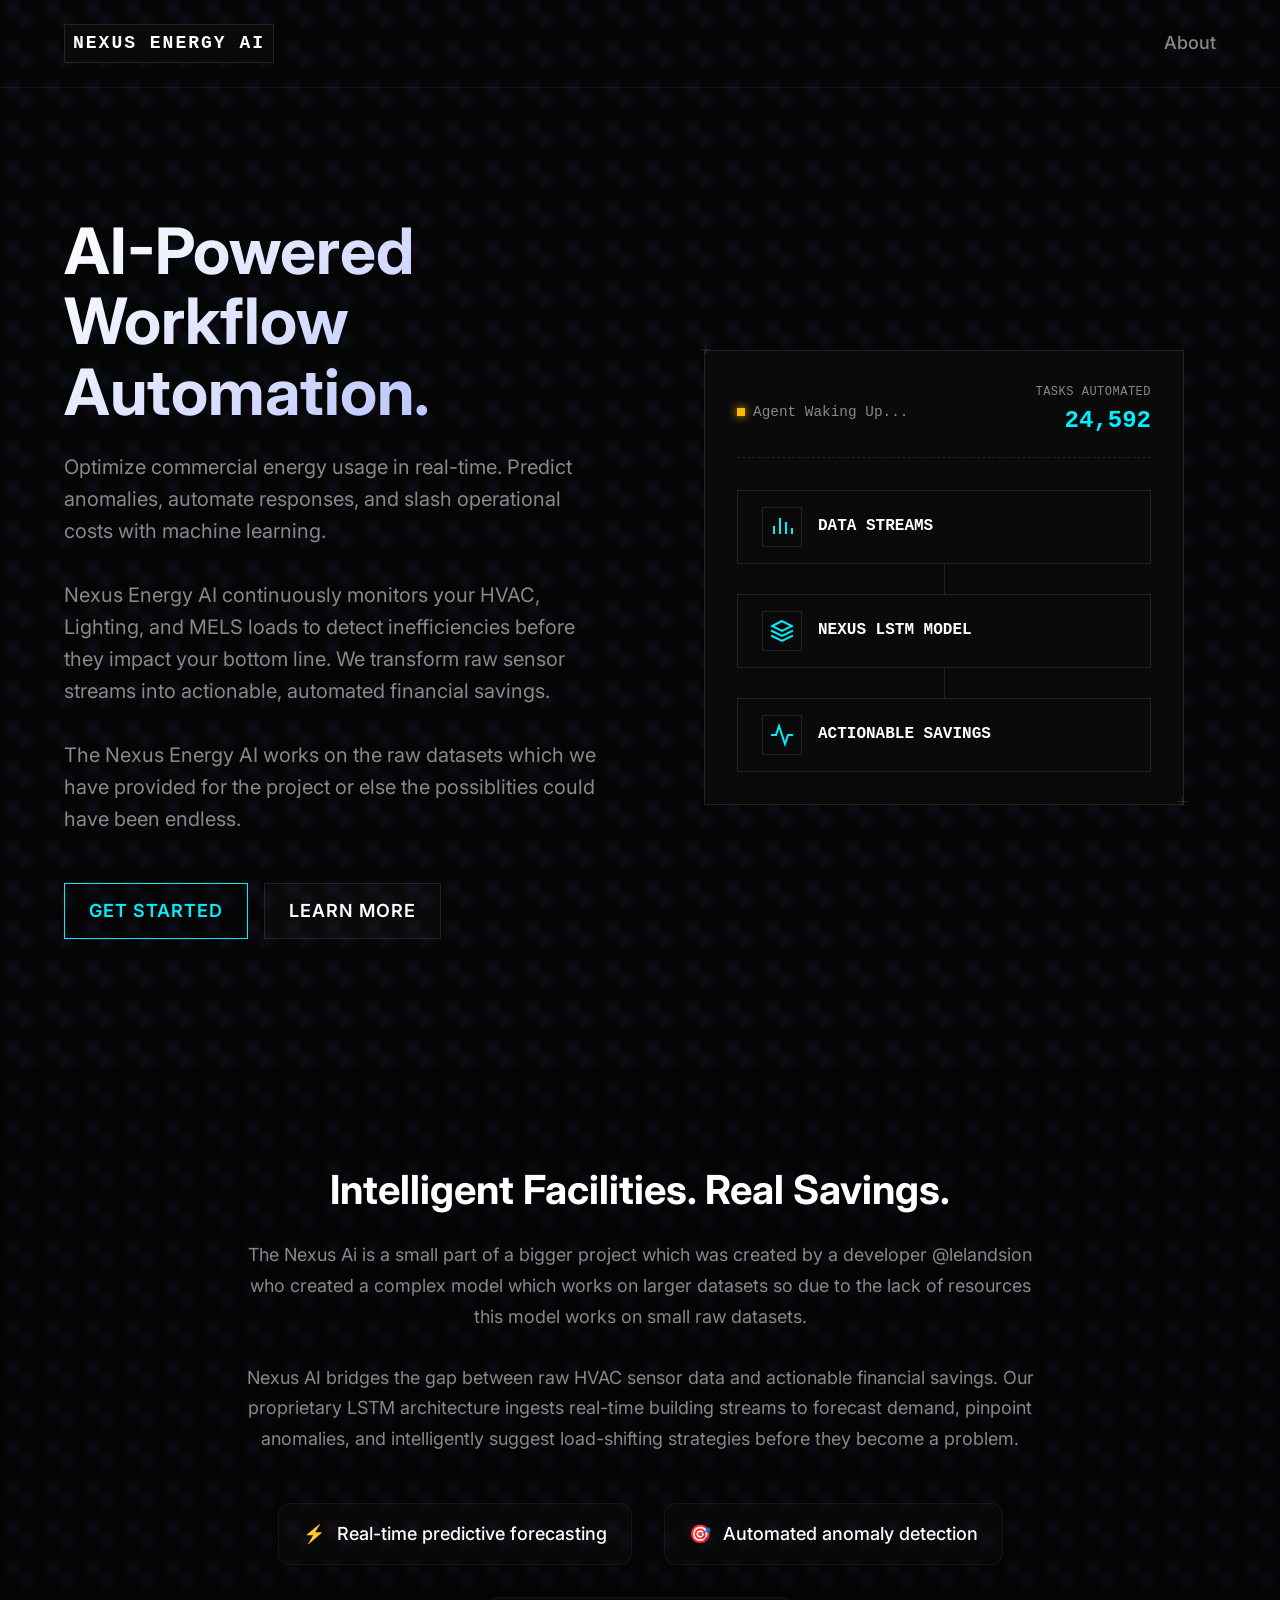
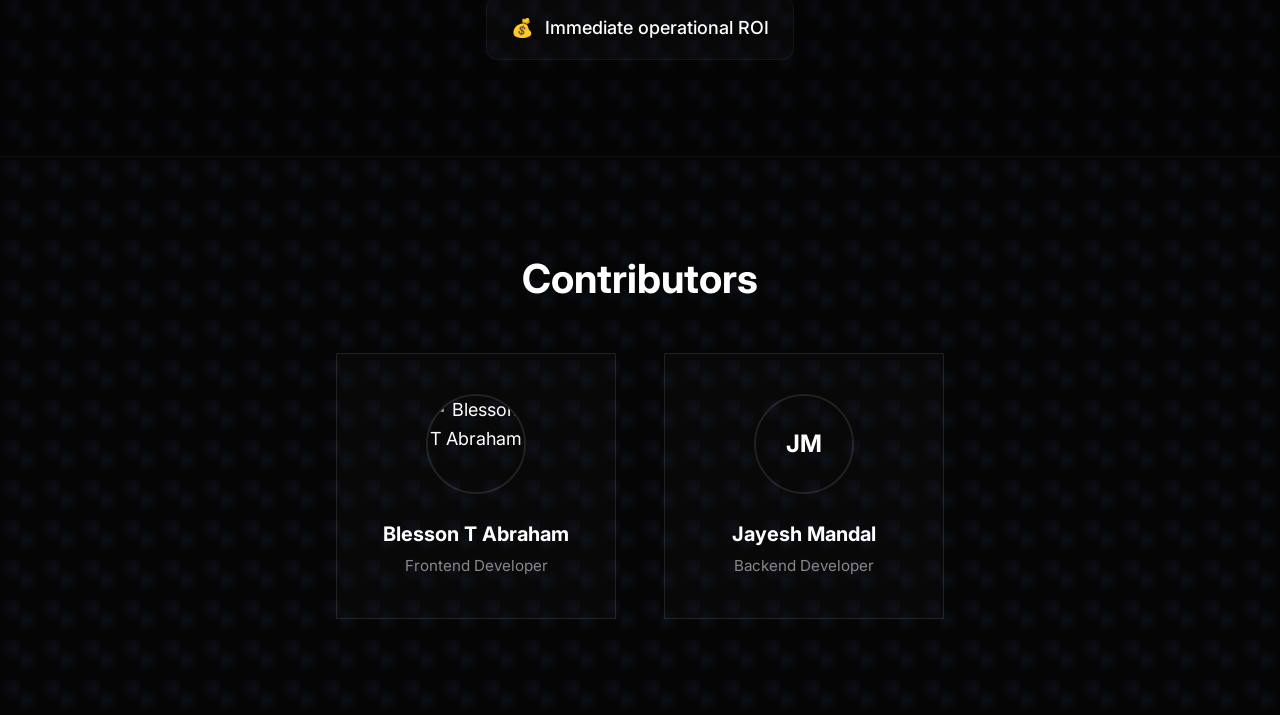
==== commit ec2c7eec: "Overhaul UI to Industrial Data Grid aesthetic with Neon Cyan" ====
--- a/frontend/index.html
+++ b/frontend/index.html
@@ -70,21 +70,21 @@
                     <!-- Node Graph -->
                     <div class="node-graph">
                         <div class="node node-input">
-                            <div class="node-icon">📊</div>
+                            <div class="node-icon"><svg width="24" height="24" viewBox="0 0 24 24" fill="none" stroke="currentColor" stroke-width="2" stroke-linecap="square"><line x1="4" y1="18" x2="4" y2="12"></line><line x1="10" y1="18" x2="10" y2="4"></line><line x1="16" y1="18" x2="16" y2="8"></line><line x1="22" y1="18" x2="22" y2="14"></line></svg></div>
                             <div class="node-text">Data Streams</div>
                         </div>
                         
                         <div class="node-path"></div>
                         
                         <div class="node node-ai">
-                            <div class="node-icon pulse">🧠</div>
+                            <div class="node-icon pulse"><svg width="24" height="24" viewBox="0 0 24 24" fill="none" stroke="currentColor" stroke-width="2" stroke-linecap="square"><path d="M12 2L2 7l10 5 10-5-10-5z"></path><path d="M2 17l10 5 10-5"></path><path d="M2 12l10 5 10-5"></path></svg></div>
                             <div class="node-text">Nexus LSTM Model</div>
                         </div>
                         
                         <div class="node-path"></div>
                         
                         <div class="node node-output">
-                            <div class="node-icon">⚡</div>
+                            <div class="node-icon"><svg width="24" height="24" viewBox="0 0 24 24" fill="none" stroke="currentColor" stroke-width="2" stroke-linecap="square"><polyline points="22 12 18 12 15 21 9 3 6 12 2 12"></polyline></svg></div>
                             <div class="node-text">Actionable Savings</div>
                         </div>
                     </div>
--- a/frontend/style.css
+++ b/frontend/style.css
@@ -1,12 +1,16 @@
 :root {
-    --bg-color: #0B0E14;
+    --bg-color: #050505;
+    --bg-surface: #0a0a0a;
     --text-primary: #ffffff;
-    --text-secondary: #94A3B8;
-    --accent-blue: #3B82F6;
-    --accent-teal: #14B8A6;
-    --accent-purple: #8B5CF6;
-    --glass-bg: rgba(255, 255, 255, 0.03);
-    --glass-border: rgba(255, 255, 255, 0.08);
+    --text-secondary: #888888;
+    --accent-neon: #00F0FF;
+    --accent-alert: #ff2a2a;
+    --accent-warn: #ffb800;
+    --grid-line: rgba(255, 255, 255, 0.1);
+    --grid-line-glow: rgba(0, 240, 255, 0.2);
+    --glass-bg: rgba(10, 10, 10, 0.6);
+    --glass-border: rgba(255, 255, 255, 0.15);
+    --font-mono: 'Courier New', Courier, monospace;
 }
 
 * {
@@ -20,6 +24,10 @@
     font-size: clamp(1rem, 1.5vw, 1.125rem); /* 16-18px */
     line-height: 1.6;
     background-color: var(--bg-color);
+    background-image: linear-gradient(var(--grid-line) 1px, transparent 1px),
+                      linear-gradient(90deg, var(--grid-line) 1px, transparent 1px);
+    background-size: 40px 40px;
+    background-position: center top;
     color: var(--text-primary);
     min-height: 100vh;
     overflow-x: hidden;
@@ -71,10 +79,13 @@
 
 .logo {
     font-weight: 700;
-    background: linear-gradient(to right, #3B82F6, #14B8A6, #8B5CF6);
-    -webkit-background-clip: text;
-    -webkit-text-fill-color: transparent;
-    letter-spacing: -0.5px;
+    color: var(--text-primary);
+    letter-spacing: 2px;
+    text-transform: uppercase;
+    font-family: var(--font-mono);
+    border: 1px solid var(--grid-line);
+    padding: 0.25rem 0.5rem;
+    background: var(--bg-surface);
 }
 
 .status-indicator {
@@ -88,17 +99,25 @@
 .dot {
     width: 10px;
     height: 10px;
-    border-radius: 50%;
+    border-radius: 0;
     transition: all 0.3s ease;
 }
-.dot.connected { background-color: #10B981; box-shadow: 0 0 4px rgba(16, 185, 129, 0.4); }
-.dot.disconnected { background-color: #EF4444; box-shadow: 0 0 4px rgba(239, 68, 68, 0.4); }
+.dot.connected { background-color: var(--accent-neon); box-shadow: 0 0 4px var(--grid-line-glow); }
+.dot.disconnected { background-color: var(--accent-alert); box-shadow: 0 0 4px rgba(239, 68, 68, 0.4); }
 
 .glass-panel {
-    background: rgba(255, 255, 255, 0.02);
-    border: 1px solid rgba(255, 255, 255, 0.05);
-    border-radius: 16px;
+    background: var(--glass-bg);
+    border: 1px solid var(--glass-border);
+    border-radius: 0;
     padding: 2.5rem;
+    position: relative;
+}
+.glass-panel::before {
+    content: '';
+    position: absolute;
+    top: -1px; left: -1px;
+    width: 6px; height: 6px;
+    background: var(--accent-neon);
 }
 
 .dashboard-content {
@@ -128,19 +147,19 @@
 }
 
 .metric-card {
-    background: rgba(255, 255, 255, 0.02);
-    border: 1px solid rgba(255, 255, 255, 0.05);
-    border-radius: 12px;
+    background: rgba(255, 255, 255, 0.01);
+    border: 1px solid var(--grid-line);
+    border-radius: 0;
     padding: 2rem;
     display: flex;
     flex-direction: column;
     gap: 1rem;
-    transition: transform 0.2s ease, border-color 0.2s ease;
+    position: relative;
+    transition: border-color 0.1s steps(2);
 }
 
 .metric-card:hover {
-    transform: translateY(-2px) scale(1.01);
-    border-color: rgba(255, 255, 255, 0.15);
+    border-color: var(--accent-neon);
 }
 
 .metric-card h4 {
@@ -493,35 +512,42 @@
 }
 
 .btn-primary {
-    background: var(--accent-blue);
-    color: #fff !important;
+    background: transparent;
+    color: var(--accent-neon) !important;
     text-decoration: none;
     padding: 0.8rem 1.5rem;
-    border-radius: 8px;
+    border-radius: 0;
     font-weight: 600;
-    box-shadow: 0 4px 15px rgba(59, 130, 246, 0.3);
-    transition: all 0.2s ease;
+    text-transform: uppercase;
+    letter-spacing: 1px;
+    border: 1px solid var(--accent-neon);
+    transition: all 0.1s steps(3);
+    position: relative;
+    overflow: hidden;
 }
 
 .btn-primary:hover {
-    background: #60A5FA;
-    transform: translateY(-2px);
-    box-shadow: 0 6px 20px rgba(59, 130, 246, 0.4);
+    background: var(--accent-neon);
+    color: var(--bg-color) !important;
+    box-shadow: 0 0 15px var(--accent-neon);
 }
 
 .btn-secondary {
-    background: rgba(255,255,255,0.05);
-    border: 1px solid rgba(255,255,255,0.1);
+    background: rgba(255,255,255,0.02);
+    border: 1px solid var(--grid-line);
     color: var(--text-primary) !important;
     text-decoration: none;
     padding: 0.8rem 1.5rem;
-    border-radius: 8px;
+    border-radius: 0;
     font-weight: 600;
-    transition: all 0.2s ease;
+    text-transform: uppercase;
+    letter-spacing: 1px;
+    transition: all 0.1s steps(3);
 }
 
 .btn-secondary:hover {
-    background: rgba(255,255,255,0.1);
+    background: var(--text-primary);
+    color: var(--bg-color) !important;
 }
 
 .hero-visual {
@@ -688,22 +714,36 @@
 }
 
 .contributor-card {
-    background: rgba(255,255,255,0.02);
-    border: 1px solid rgba(255,255,255,0.05);
-    border-radius: 16px;
+    background: rgba(255, 255, 255, 0.01);
+    border: 1px solid var(--grid-line);
+    border-radius: 0;
     padding: 2.5rem;
     display: flex;
     flex-direction: column;
     align-items: center;
     gap: 1.5rem;
     width: 280px;
-    transition: transform 0.3s cubic-bezier(0.4, 0, 0.2, 1), border-color 0.3s ease, box-shadow 0.3s ease;
+    position: relative;
+    transition: all 0.1s steps(2);
+}
+
+.contributor-card::after {
+    content: '';
+    position: absolute;
+    bottom: -1px; right: -1px;
+    width: 10px; height: 10px;
+    border-bottom: 2px solid var(--accent-neon);
+    border-right: 2px solid var(--accent-neon);
+    opacity: 0;
+    transition: opacity 0.1s steps(2);
 }
 
 .contributor-card:hover {
-    transform: translateY(-8px) scale(1.02);
-    border-color: rgba(139, 92, 246, 0.4);
-    box-shadow: 0 10px 30px rgba(139, 92, 246, 0.15), inset 0 0 0 1px rgba(139, 92, 246, 0.2);
+    border-color: var(--accent-neon);
+    background: rgba(0, 240, 255, 0.05);
+}
+.contributor-card:hover::after {
+    opacity: 1;
 }
 
 /* --- Workflow Builder Visuals --- */
@@ -716,23 +756,32 @@
 .workflow-container {
     width: 100%;
     max-width: 480px;
-    background: rgba(11, 14, 20, 0.8);
-    backdrop-filter: blur(16px);
-    border: 1px solid rgba(255,255,255,0.1);
-    border-radius: 20px;
+    background: var(--bg-surface);
+    border: 1px solid var(--grid-line);
+    border-radius: 0;
     padding: 2rem;
-    box-shadow: 0 20px 40px rgba(0,0,0,0.5);
     display: flex;
     flex-direction: column;
     gap: 2rem;
-}
+    position: relative;
+}
+.workflow-container::before, .workflow-container::after {
+    content: '+';
+    position: absolute;
+    color: var(--grid-line);
+    font-family: var(--font-mono);
+    font-size: 1.2rem;
+}
+.workflow-container::before { top: -15px; left: -5px; }
+.workflow-container::after { bottom: -15px; right: -5px; }
 
 .workflow-header {
     display: flex;
     justify-content: space-between;
     align-items: center;
-    border-bottom: 1px solid rgba(255,255,255,0.05);
+    border-bottom: 1px dashed var(--grid-line);
     padding-bottom: 1rem;
+    font-family: var(--font-mono);
 }
 
 .live-status {
@@ -747,31 +796,31 @@
 .status-dot {
     width: 8px;
     height: 8px;
-    border-radius: 50%;
+    border-radius: 0;
     transition: background-color 0.3s ease, box-shadow 0.3s ease;
 }
 
 .status-dot.active {
-    background-color: var(--accent-teal);
-    box-shadow: 0 0 10px var(--accent-teal);
-    animation: statusPulse 2s infinite ease-in-out;
+    background-color: var(--accent-neon);
+    box-shadow: 0 0 10px var(--grid-line-glow);
+    animation: statusPulse 2s infinite steps(2);
 }
 
 .status-dot.waking {
-    background-color: #f59e0b; /* Amber */
-    box-shadow: 0 0 10px #f59e0b;
+    background-color: var(--accent-warn);
+    box-shadow: 0 0 10px var(--accent-warn);
     animation: wakingPulse 1s infinite alternate;
 }
 
 .status-dot.offline {
-    background-color: #ef4444; /* Red */
-    box-shadow: 0 0 10px #ef4444;
+    background-color: var(--accent-alert);
+    box-shadow: 0 0 10px var(--accent-alert);
 }
 
 @keyframes statusPulse {
-    0% { transform: scale(1); opacity: 1; box-shadow: 0 0 10px var(--accent-teal); }
-    50% { transform: scale(1.5); opacity: 0.5; box-shadow: 0 0 20px var(--accent-teal); }
-    100% { transform: scale(1); opacity: 1; box-shadow: 0 0 10px var(--accent-teal); }
+    0% { opacity: 1; }
+    50% { opacity: 0.2; }
+    100% { opacity: 1; }
 }
 
 @keyframes wakingPulse {
@@ -795,66 +844,69 @@
 .counter-value {
     font-size: 1.5rem;
     font-weight: 700;
-    color: var(--text-primary);
-    background: linear-gradient(135deg, #fff, var(--accent-blue));
-    -webkit-background-clip: text;
-    -webkit-text-fill-color: transparent;
+    color: var(--accent-neon);
+    font-family: var(--font-mono);
 }
 
 .node-graph {
     display: flex;
     flex-direction: column;
     align-items: center;
-    gap: 0.5rem;
+    gap: 0;
 }
 
 .node {
     width: 100%;
-    background: rgba(255,255,255,0.03);
-    border: 1px solid rgba(255,255,255,0.08);
-    border-radius: 12px;
+    background: transparent;
+    border: 1px solid var(--grid-line);
+    border-radius: 0;
     padding: 1rem 1.5rem;
     display: flex;
     align-items: center;
     gap: 1rem;
-    transition: transform 0.2s ease, border-color 0.2s ease;
+    transition: all 0.1s steps(2);
+    position: relative;
 }
 
 .node:hover {
-    transform: translateX(5px);
-    border-color: rgba(255,255,255,0.2);
+    border-color: var(--accent-neon);
+    background: rgba(0, 240, 255, 0.05);
 }
 
 .node-icon {
     width: 40px;
     height: 40px;
-    border-radius: 10px;
-    background: rgba(255,255,255,0.05);
+    border: 1px solid var(--grid-line);
+    background: var(--bg-surface);
     display: flex;
     align-items: center;
     justify-content: center;
-    font-size: 1.2rem;
+    color: var(--accent-neon);
 }
 
 .node-icon.pulse {
-    animation: iconPulse 3s infinite ease-in-out;
-}
-
-@keyframes iconPulse {
-    0% { background: rgba(139, 92, 246, 0.1); }
-    50% { background: rgba(139, 92, 246, 0.4); box-shadow: 0 0 15px rgba(139, 92, 246, 0.4); }
-    100% { background: rgba(139, 92, 246, 0.1); }
+    animation: iconGlitch 3s infinite steps(3);
+}
+
+@keyframes iconGlitch {
+    0% { transform: translate(0); filter: drop-shadow(0 0 0 var(--accent-neon)); }
+    10% { transform: translate(-2px, 2px); filter: drop-shadow(2px -2px 0 var(--accent-alert)); }
+    20% { transform: translate(2px, -2px); filter: drop-shadow(-2px 2px 0 var(--accent-neon)); }
+    30% { transform: translate(0); filter: drop-shadow(0 0 5px var(--accent-neon)); }
+    100% { transform: translate(0); }
 }
 
 .node-text {
     font-weight: 600;
-    font-size: 1.05rem;
+    font-size: 1rem;
+    font-family: var(--font-mono);
+    text-transform: uppercase;
 }
 
 .node-path {
-    width: 2px;
+    width: 1px;
     height: 30px;
-    background: linear-gradient(180deg, rgba(255,255,255,0.1), rgba(255,255,255,0.3));
+    background: var(--grid-line);
     position: relative;
     overflow: hidden;
 }
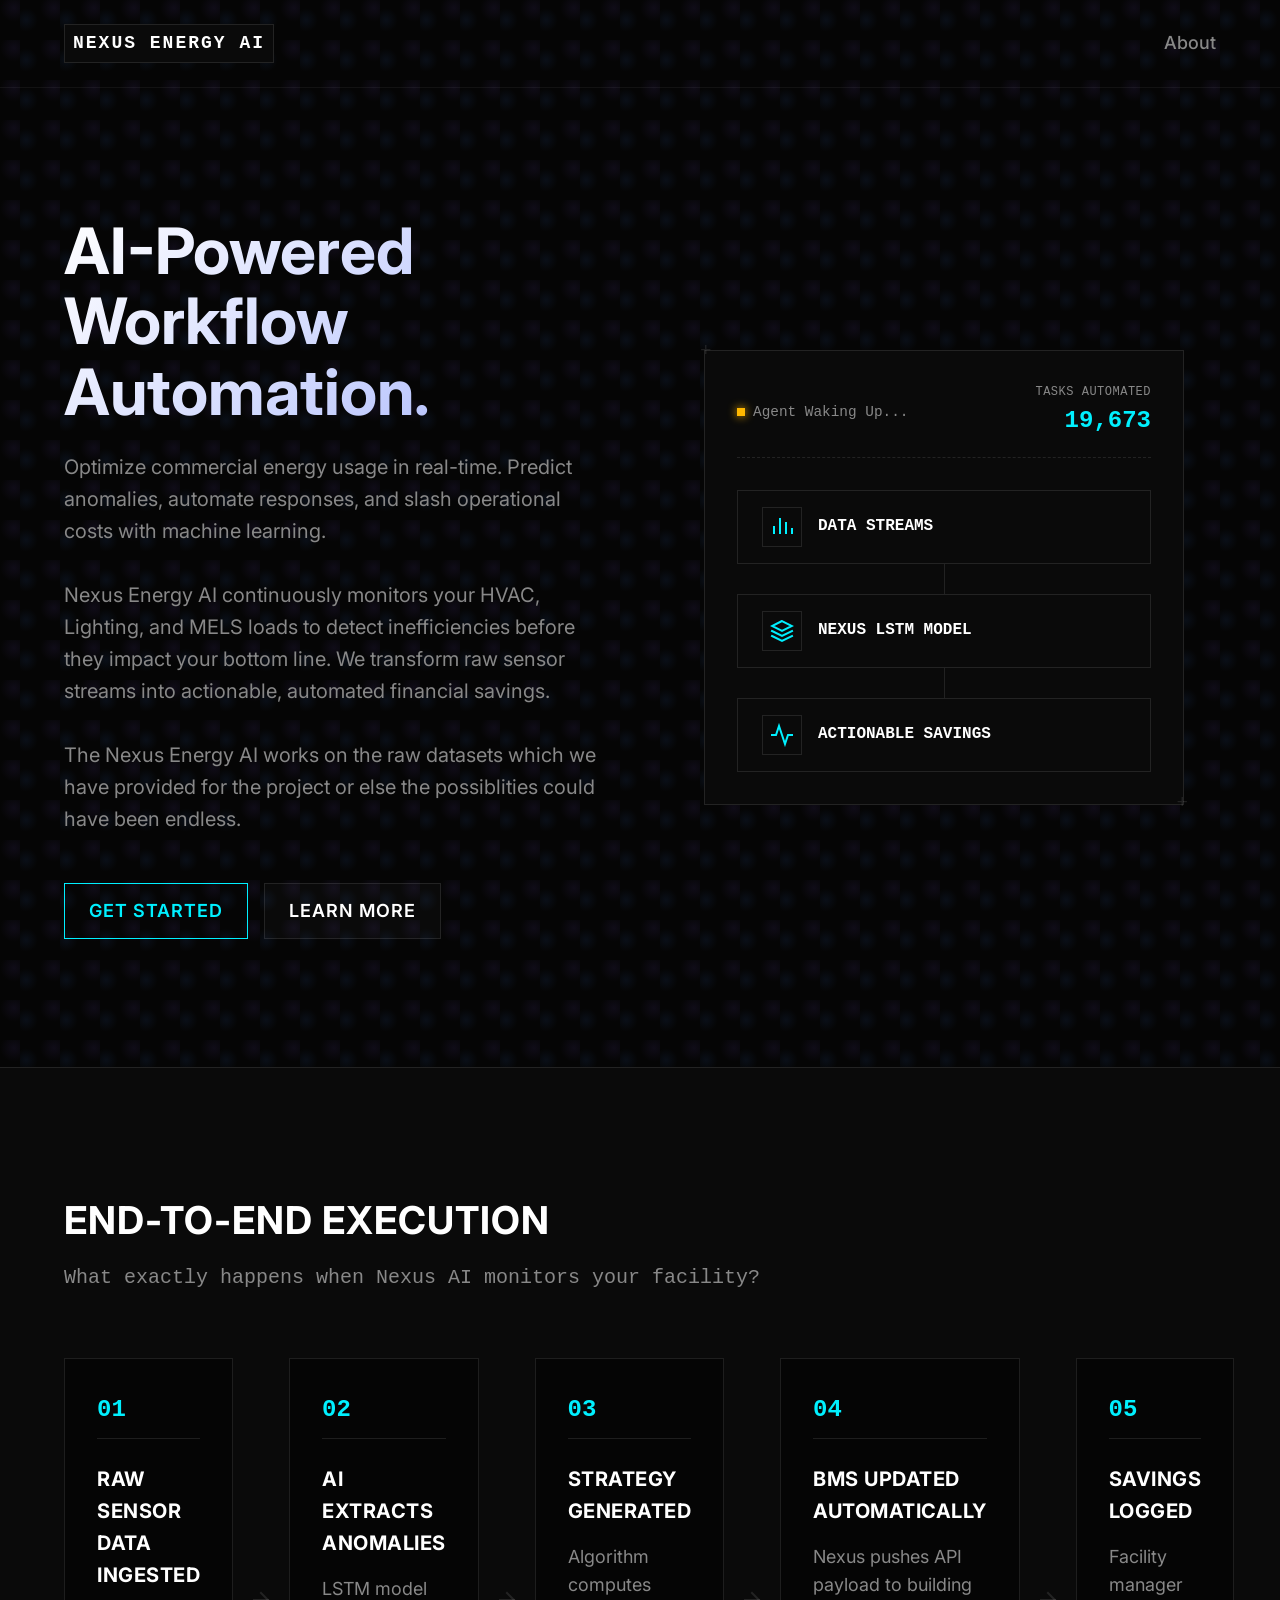
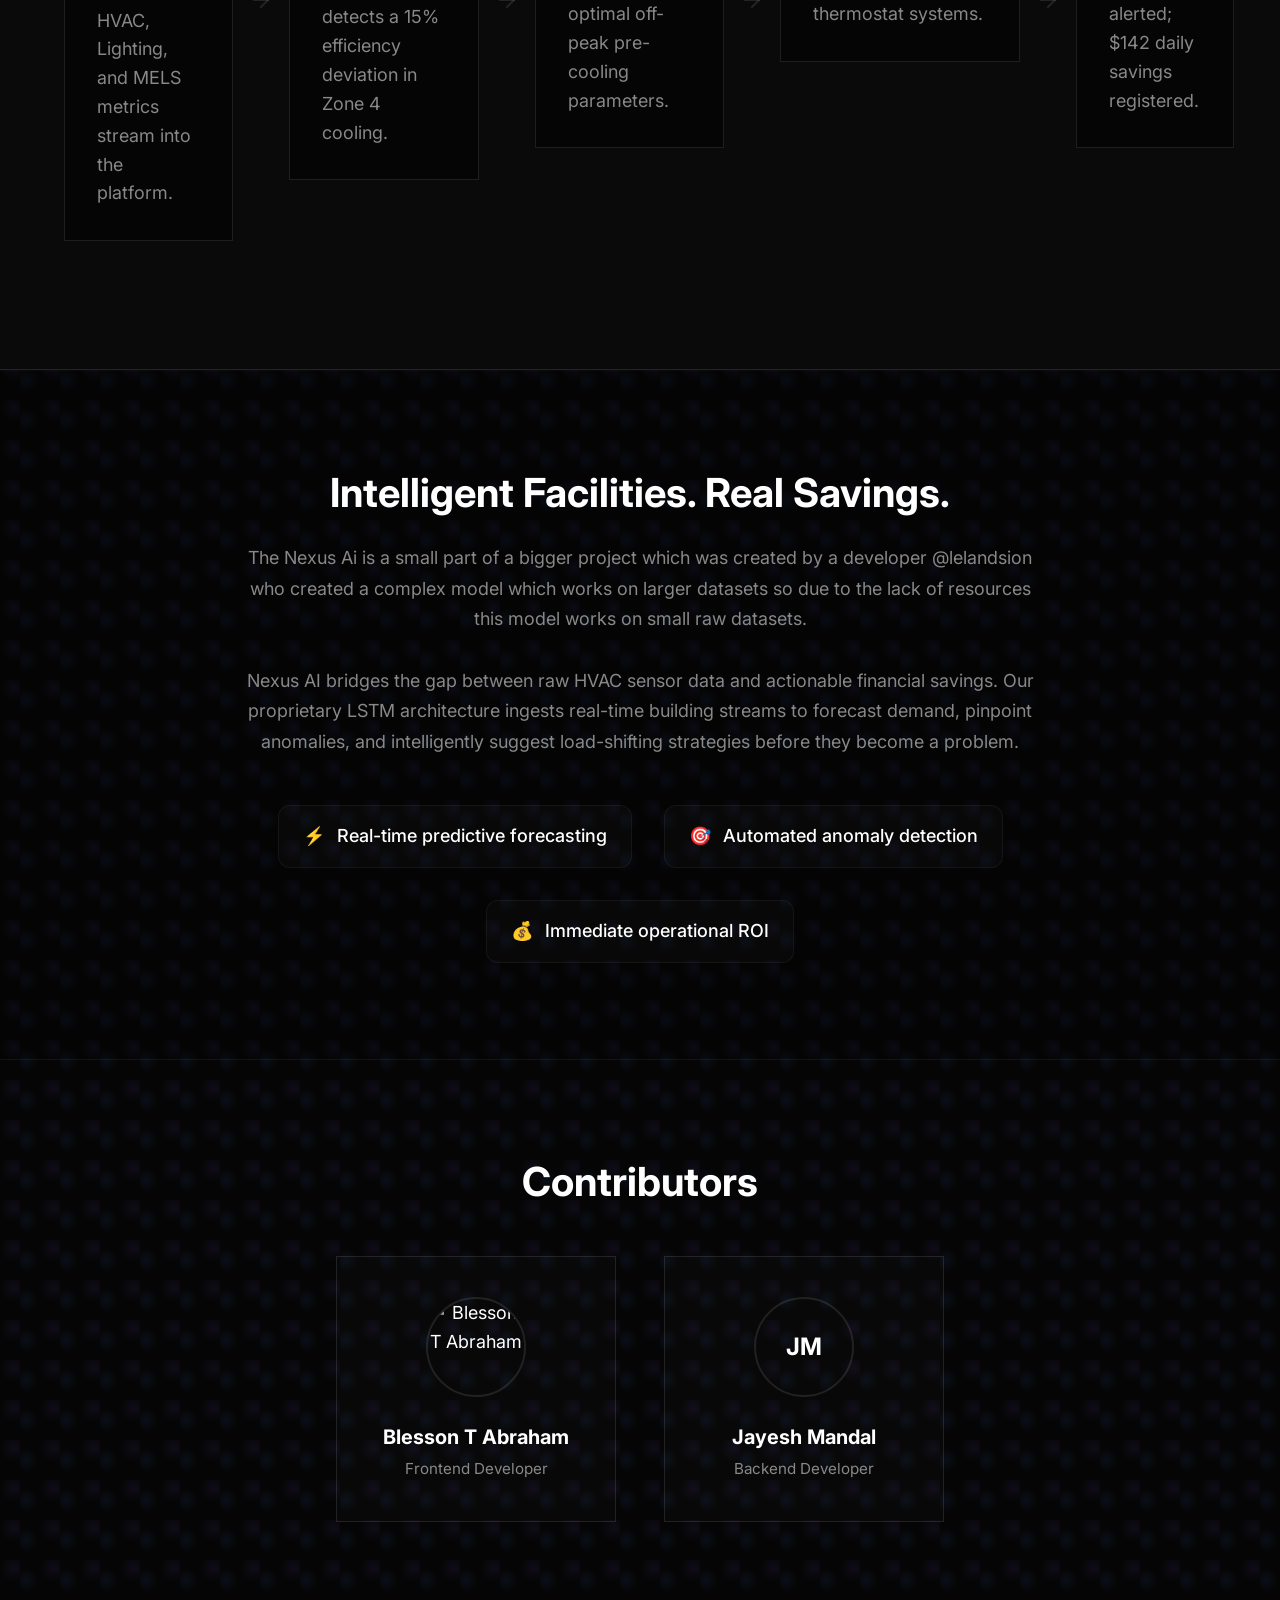
==== commit 303d7aa9: "Add end-to-end operational story pipeline to landing page" ====
--- a/frontend/index.html
+++ b/frontend/index.html
@@ -87,6 +87,64 @@
                             <div class="node-icon"><svg width="24" height="24" viewBox="0 0 24 24" fill="none" stroke="currentColor" stroke-width="2" stroke-linecap="square"><polyline points="22 12 18 12 15 21 9 3 6 12 2 12"></polyline></svg></div>
                             <div class="node-text">Actionable Savings</div>
                         </div>
+                    </div>
+                </div>
+            </div>
+        </section>
+
+        <!-- Operational Story Section -->
+        <section class="operational-story-section">
+            <div class="story-container">
+                <h2>End-to-End Execution</h2>
+                <p class="story-subtitle">What exactly happens when Nexus AI monitors your facility?</p>
+                
+                <div class="pipeline">
+                    <div class="pipeline-step">
+                        <div class="step-header">
+                            <span class="step-num">01</span>
+                            <h4>Raw Sensor Data Ingested</h4>
+                        </div>
+                        <p>HVAC, Lighting, and MELS metrics stream into the platform.</p>
+                    </div>
+                    <div class="pipeline-connector">
+                        <svg width="24" height="24" viewBox="0 0 24 24" fill="none" stroke="currentColor" stroke-width="2" stroke-linecap="square"><line x1="12" y1="5" x2="12" y2="19"></line><polyline points="19 12 12 19 5 12"></polyline></svg>
+                    </div>
+                    <div class="pipeline-step">
+                        <div class="step-header">
+                            <span class="step-num">02</span>
+                            <h4>AI Extracts Anomalies</h4>
+                        </div>
+                        <p>LSTM model detects a 15% efficiency deviation in Zone 4 cooling.</p>
+                    </div>
+                    <div class="pipeline-connector">
+                        <svg width="24" height="24" viewBox="0 0 24 24" fill="none" stroke="currentColor" stroke-width="2" stroke-linecap="square"><line x1="12" y1="5" x2="12" y2="19"></line><polyline points="19 12 12 19 5 12"></polyline></svg>
+                    </div>
+                    <div class="pipeline-step">
+                        <div class="step-header">
+                            <span class="step-num">03</span>
+                            <h4>Strategy Generated</h4>
+                        </div>
+                        <p>Algorithm computes optimal off-peak pre-cooling parameters.</p>
+                    </div>
+                    <div class="pipeline-connector">
+                        <svg width="24" height="24" viewBox="0 0 24 24" fill="none" stroke="currentColor" stroke-width="2" stroke-linecap="square"><line x1="12" y1="5" x2="12" y2="19"></line><polyline points="19 12 12 19 5 12"></polyline></svg>
+                    </div>
+                    <div class="pipeline-step">
+                        <div class="step-header">
+                            <span class="step-num">04</span>
+                            <h4>BMS Updated Automatically</h4>
+                        </div>
+                        <p>Nexus pushes API payload to building thermostat systems.</p>
+                    </div>
+                    <div class="pipeline-connector">
+                        <svg width="24" height="24" viewBox="0 0 24 24" fill="none" stroke="currentColor" stroke-width="2" stroke-linecap="square"><line x1="12" y1="5" x2="12" y2="19"></line><polyline points="19 12 12 19 5 12"></polyline></svg>
+                    </div>
+                    <div class="pipeline-step final-step">
+                        <div class="step-header">
+                            <span class="step-num">05</span>
+                            <h4>Savings Logged</h4>
+                        </div>
+                        <p>Facility manager alerted; $142 daily savings registered.</p>
                     </div>
                 </div>
             </div>
--- a/frontend/style.css
+++ b/frontend/style.css
@@ -946,3 +946,120 @@
     font-size: 0.95rem;
 }
 
+/* --- Operational Story Pipeline --- */
+.operational-story-section {
+    padding: 8rem 4rem;
+    background: var(--bg-surface);
+    border-top: 1px solid var(--grid-line);
+    border-bottom: 1px solid var(--grid-line);
+    position: relative;
+}
+
+.story-container {
+    max-width: 1440px;
+    margin: 0 auto;
+    display: flex;
+    flex-direction: column;
+    gap: 4rem;
+}
+
+.story-container h2 {
+    font-size: clamp(2rem, 3vw, 2.5rem);
+    text-transform: uppercase;
+    letter-spacing: 1px;
+}
+
+.story-subtitle {
+    color: var(--text-secondary);
+    font-size: 1.25rem;
+    font-family: var(--font-mono);
+    margin-top: -3rem;
+}
+
+.pipeline {
+    display: flex;
+    flex-direction: column;
+    gap: 1rem;
+}
+
+.pipeline-step {
+    background: var(--bg-color);
+    border: 1px solid var(--grid-line);
+    padding: 2rem;
+    position: relative;
+    transition: all 0.1s steps(2);
+    display: flex;
+    flex-direction: column;
+    gap: 1rem;
+}
+
+.pipeline-step:hover {
+    border-color: var(--accent-neon);
+    background: rgba(0, 240, 255, 0.02);
+}
+
+.step-header {
+    display: flex;
+    align-items: center;
+    gap: 1rem;
+}
+
+.step-num {
+    color: var(--accent-neon);
+    font-family: var(--font-mono);
+    font-size: 1.5rem;
+    font-weight: 700;
+    border-right: 1px solid var(--grid-line);
+    padding-right: 1rem;
+}
+
+.pipeline-step h4 {
+    font-size: 1.25rem;
+    text-transform: uppercase;
+    letter-spacing: 0.5px;
+}
+
+.pipeline-step p {
+    color: var(--text-secondary);
+    padding-left: 3.5rem;
+}
+
+.pipeline-connector {
+    display: flex;
+    justify-content: center;
+    color: var(--grid-line);
+    padding: 0.5rem 0;
+}
+
+@media (min-width: 1024px) {
+    .pipeline {
+        flex-direction: row;
+        align-items: flex-start;
+        gap: 0;
+    }
+    .pipeline-step {
+        flex: 1;
+        height: 100%;
+        min-height: 250px;
+    }
+    .pipeline-connector {
+        align-self: center;
+        padding: 0 1rem;
+        transform: rotate(-90deg);
+    }
+    .pipeline-step p {
+        padding-left: 0;
+    }
+    .step-header {
+        flex-direction: column;
+        align-items: flex-start;
+    }
+    .step-num {
+        border-right: none;
+        border-bottom: 1px solid var(--grid-line);
+        padding-right: 0;
+        padding-bottom: 0.5rem;
+        margin-bottom: 0.5rem;
+        width: 100%;
+    }
+}
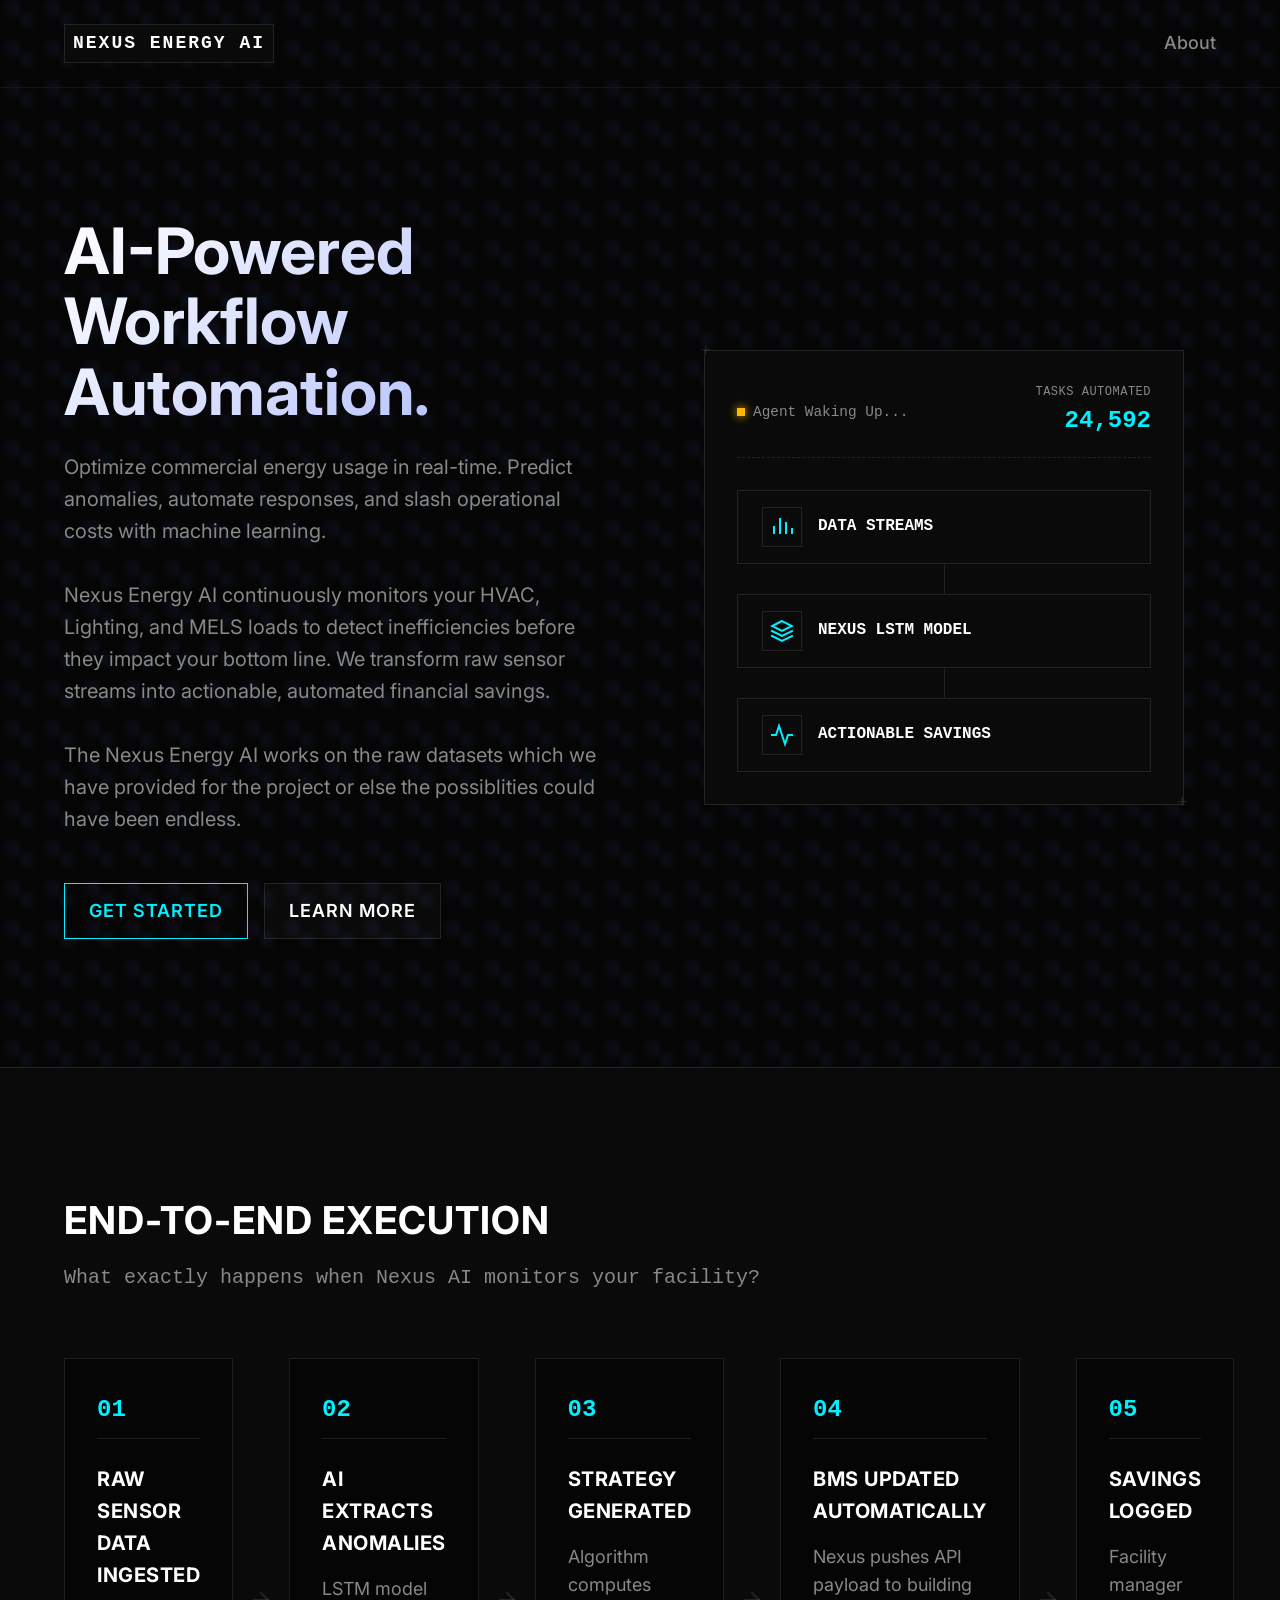
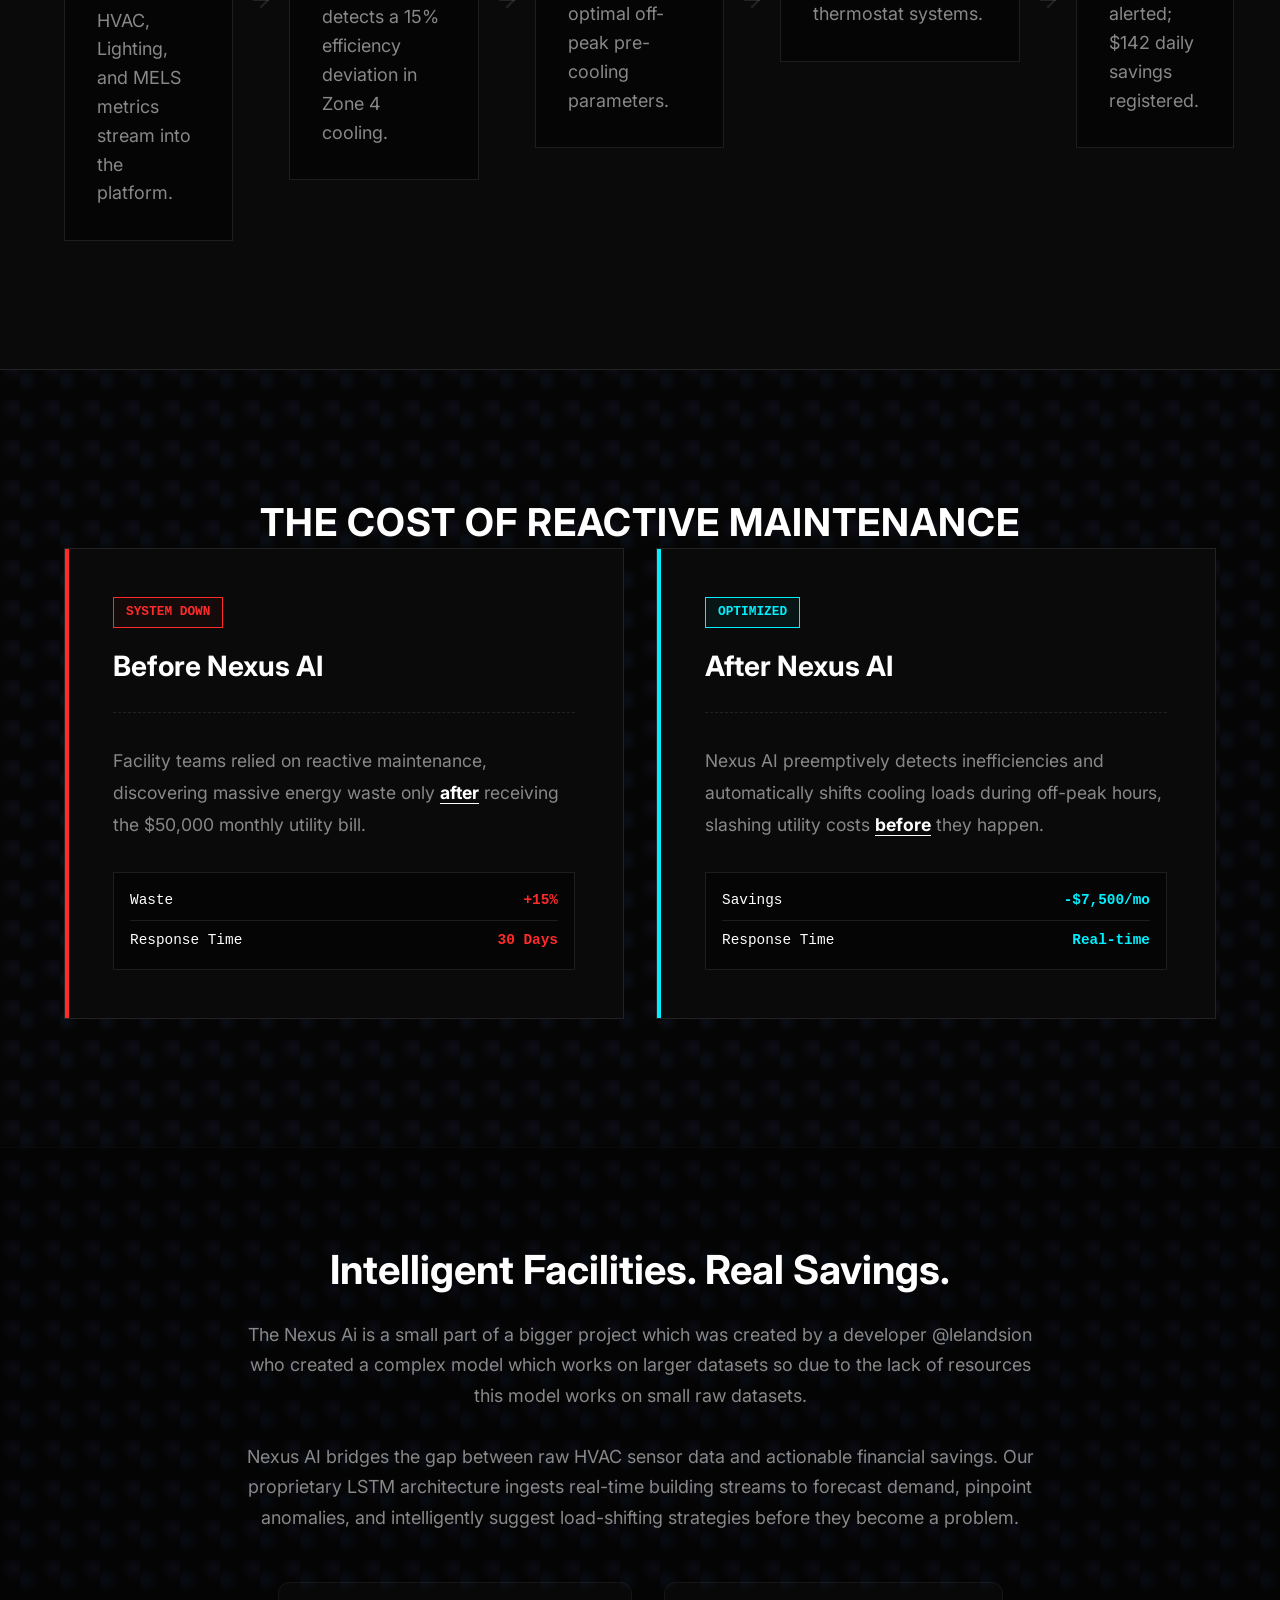
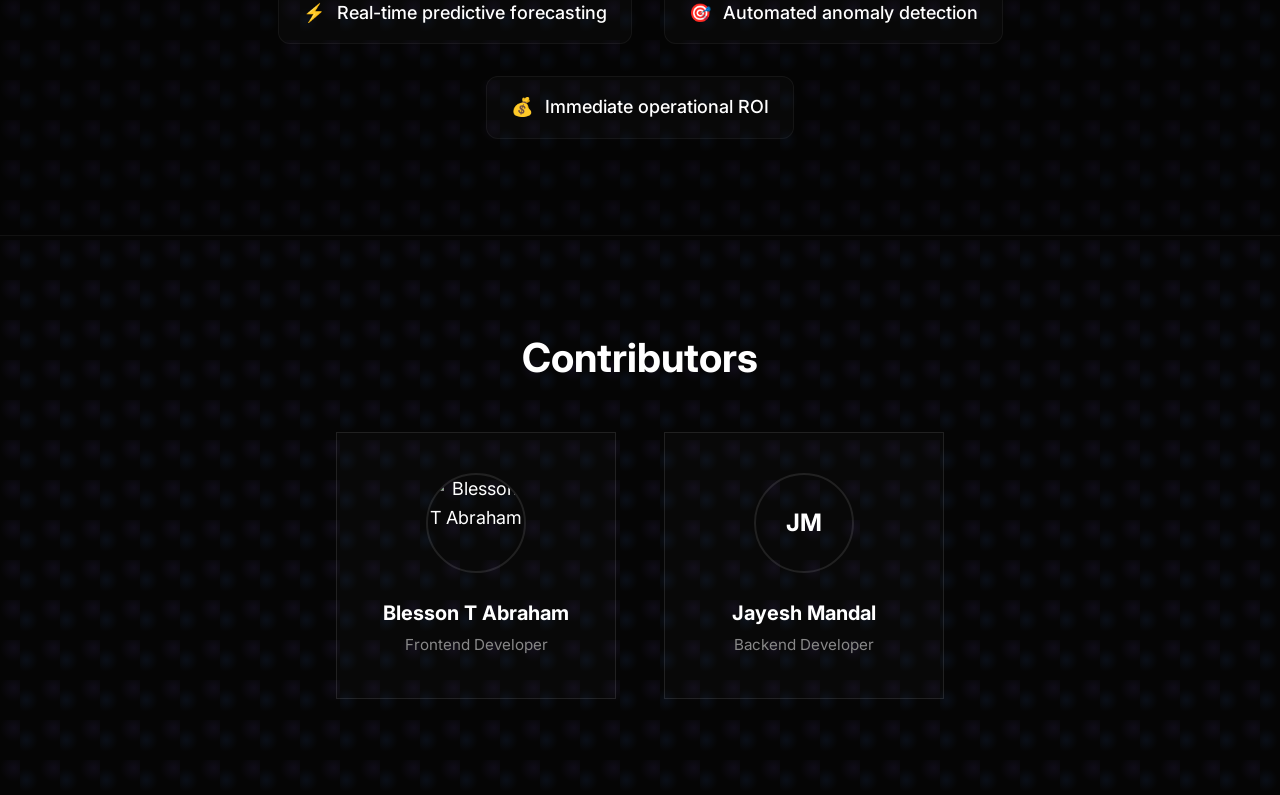
==== commit c28322c1: "Add 'Before vs After' human context section to highlight business outcomes" ====
--- a/frontend/index.html
+++ b/frontend/index.html
@@ -145,6 +145,40 @@
                             <h4>Savings Logged</h4>
                         </div>
                         <p>Facility manager alerted; $142 daily savings registered.</p>
+                    </div>
+                </div>
+            </div>
+        </section>
+
+        <!-- Human Context Section -->
+        <section class="human-context-section">
+            <div class="context-container">
+                <h2>The Cost of Reactive Maintenance</h2>
+                <div class="context-grid">
+                    <!-- Before Card -->
+                    <div class="context-card before-card">
+                        <div class="card-header">
+                            <span class="status-indicator-box alert">System Down</span>
+                            <h3>Before Nexus AI</h3>
+                        </div>
+                        <p class="context-desc">Facility teams relied on reactive maintenance, discovering massive energy waste only <em>after</em> receiving the $50,000 monthly utility bill.</p>
+                        <div class="metrics-sim">
+                            <div class="sim-row alert"><span class="label">Waste</span><span class="val">+15%</span></div>
+                            <div class="sim-row alert"><span class="label">Response Time</span><span class="val">30 Days</span></div>
+                        </div>
+                    </div>
+                    
+                    <!-- After Card -->
+                    <div class="context-card after-card">
+                        <div class="card-header">
+                            <span class="status-indicator-box neon">Optimized</span>
+                            <h3>After Nexus AI</h3>
+                        </div>
+                        <p class="context-desc">Nexus AI preemptively detects inefficiencies and automatically shifts cooling loads during off-peak hours, slashing utility costs <em>before</em> they happen.</p>
+                        <div class="metrics-sim">
+                            <div class="sim-row neon"><span class="label">Savings</span><span class="val">-$7,500/mo</span></div>
+                            <div class="sim-row neon"><span class="label">Response Time</span><span class="val">Real-time</span></div>
+                        </div>
                     </div>
                 </div>
             </div>
--- a/frontend/style.css
+++ b/frontend/style.css
@@ -1063,3 +1063,131 @@
         width: 100%;
     }
 }
+
+/* --- Human Context Section --- */
+.human-context-section {
+    padding: 8rem 4rem;
+    max-width: 1440px;
+    margin: 0 auto;
+    display: flex;
+    flex-direction: column;
+    gap: 4rem;
+}
+
+.human-context-section h2 {
+    font-size: clamp(2rem, 3vw, 2.5rem);
+    text-transform: uppercase;
+    letter-spacing: 1px;
+    text-align: center;
+}
+
+.context-grid {
+    display: grid;
+    grid-template-columns: 1fr;
+    gap: 2rem;
+}
+
+@media (min-width: 900px) {
+    .context-grid {
+        grid-template-columns: 1fr 1fr;
+    }
+}
+
+.context-card {
+    background: var(--bg-surface);
+    border: 1px solid var(--grid-line);
+    padding: 3rem;
+    display: flex;
+    flex-direction: column;
+    gap: 2rem;
+    position: relative;
+    transition: all 0.2s steps(3);
+}
+
+.context-card::before {
+    content: '';
+    position: absolute;
+    top: 0; left: 0; width: 4px; height: 100%;
+}
+
+.context-card.before-card::before { background: var(--accent-alert); }
+.context-card.after-card::before { background: var(--accent-neon); }
+
+.context-card:hover {
+    transform: translateY(-5px);
+}
+.context-card.before-card:hover { border-color: var(--accent-alert); box-shadow: 0 10px 30px rgba(255, 42, 42, 0.05); }
+.context-card.after-card:hover { border-color: var(--accent-neon); box-shadow: 0 10px 30px rgba(0, 240, 255, 0.05); }
+
+.card-header {
+    display: flex;
+    flex-direction: column;
+    gap: 1rem;
+    border-bottom: 1px dashed var(--grid-line);
+    padding-bottom: 1.5rem;
+}
+
+.status-indicator-box {
+    display: inline-block;
+    padding: 0.25rem 0.75rem;
+    font-family: var(--font-mono);
+    font-size: 0.8rem;
+    text-transform: uppercase;
+    font-weight: 700;
+    align-self: flex-start;
+}
+
+.status-indicator-box.alert {
+    border: 1px solid var(--accent-alert);
+    color: var(--accent-alert);
+    background: rgba(255, 42, 42, 0.05);
+}
+
+.status-indicator-box.neon {
+    border: 1px solid var(--accent-neon);
+    color: var(--accent-neon);
+    background: rgba(0, 240, 255, 0.05);
+}
+
+.context-card h3 {
+    font-size: 1.75rem;
+}
+
+.context-desc {
+    color: var(--text-secondary);
+    font-size: 1.1rem;
+    line-height: 1.8;
+}
+
+.context-desc em {
+    color: var(--text-primary);
+    font-style: normal;
+    font-weight: 700;
+    border-bottom: 1px solid currentColor;
+}
+
+.metrics-sim {
+    margin-top: auto;
+    display: flex;
+    flex-direction: column;
+    gap: 0.5rem;
+    background: var(--bg-color);
+    border: 1px solid var(--grid-line);
+    padding: 1rem;
+    font-family: var(--font-mono);
+}
+
+.sim-row {
+    display: flex;
+    justify-content: space-between;
+    font-size: 0.9rem;
+    padding-bottom: 0.5rem;
+    border-bottom: 1px solid var(--grid-line);
+}
+.sim-row:last-child {
+    border-bottom: none;
+    padding-bottom: 0;
+}
+
+.sim-row.alert .val { color: var(--accent-alert); font-weight: 700; }
+.sim-row.neon .val { color: var(--accent-neon); font-weight: 700; }
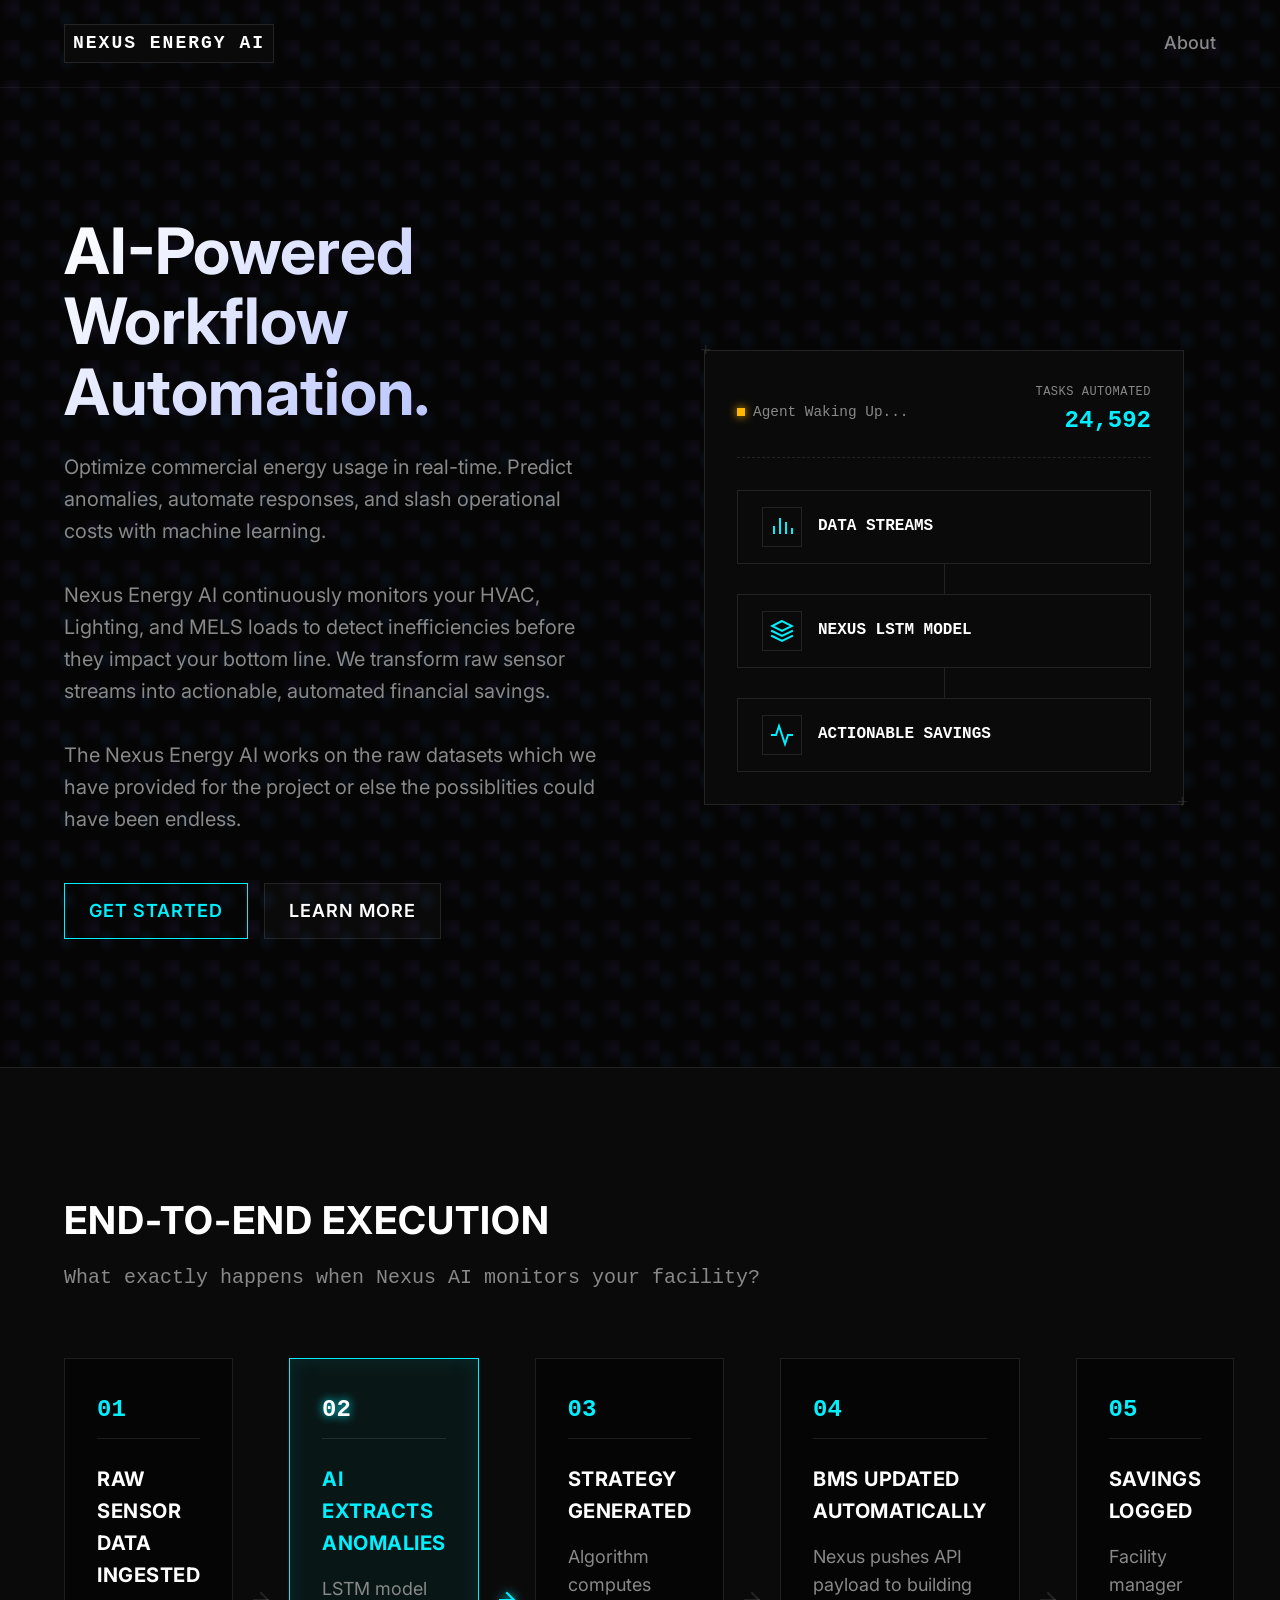
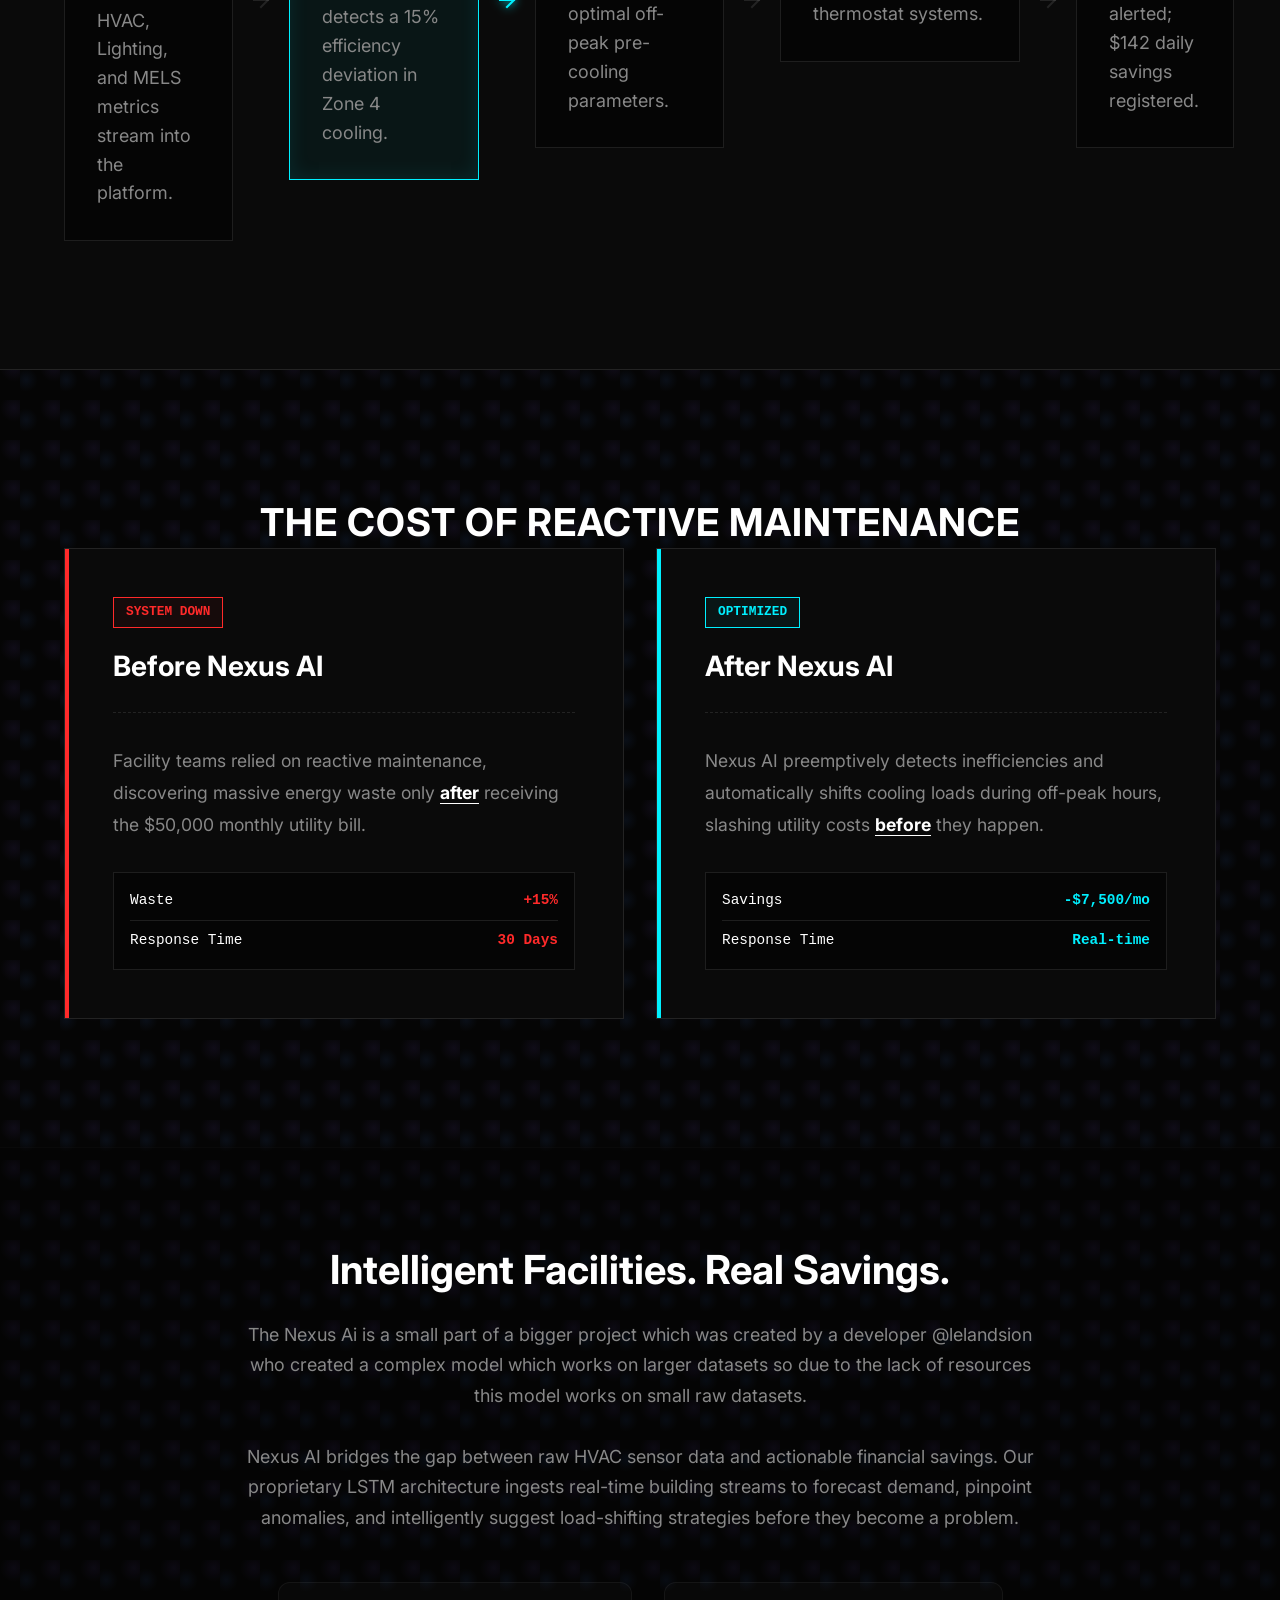
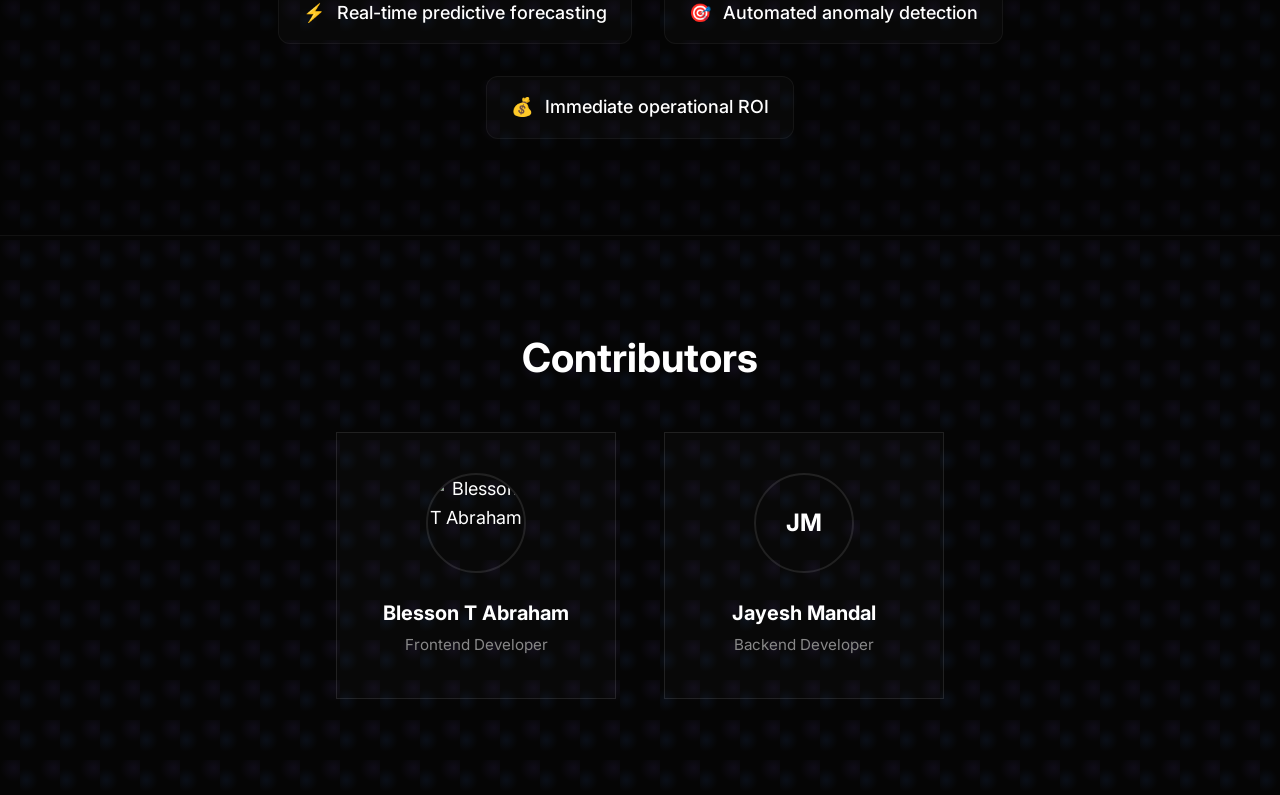
==== commit 549981de: "Animate operational pipeline to visually demonstrate workflow sequence" ====
--- a/frontend/index.html
+++ b/frontend/index.html
@@ -292,6 +292,47 @@
 
             startHealthCheck();
         });
+
+        // Pipeline Animation Sequencer
+        document.addEventListener("DOMContentLoaded", () => {
+            const steps = document.querySelectorAll('.pipeline-step');
+            const connectors = document.querySelectorAll('.pipeline-connector');
+            
+            if (steps.length === 0) return;
+
+            let currentIndex = 0;
+            const stepDuration = 1500; // 1.5 seconds per step
+
+            function animatePipeline() {
+                // Clear all active states
+                steps.forEach(step => step.classList.remove('active'));
+                connectors.forEach(conn => conn.classList.remove('active'));
+
+                // Activate current step
+                steps[currentIndex].classList.add('active');
+
+                // Activate the connector going INTO the next step
+                if (currentIndex < steps.length - 1 && connectors[currentIndex]) {
+                    connectors[currentIndex].classList.add('active');
+                }
+
+                // Move to next step
+                currentIndex++;
+                
+                // If we reached the end, hold for a moment then reset
+                if (currentIndex >= steps.length) {
+                    setTimeout(() => {
+                        currentIndex = 0;
+                        animatePipeline();
+                    }, stepDuration * 2);
+                } else {
+                    setTimeout(animatePipeline, stepDuration);
+                }
+            }
+
+            // Start loop
+            setTimeout(animatePipeline, 1000);
+        });
     </script>
 </body>
 
--- a/frontend/style.css
+++ b/frontend/style.css
@@ -1029,6 +1029,34 @@
     justify-content: center;
     color: var(--grid-line);
     padding: 0.5rem 0;
+    transition: color 0.2s steps(2);
+}
+
+/* Animation states for pipeline sequence */
+.pipeline-step.active {
+    border-color: var(--accent-neon);
+    background: rgba(0, 240, 255, 0.05);
+    box-shadow: 0 0 20px rgba(0, 240, 255, 0.1) inset;
+}
+.pipeline-step.active .step-num {
+    color: #fff;
+    text-shadow: 0 0 10px var(--accent-neon);
+}
+.pipeline-step.active h4 {
+    color: var(--accent-neon);
+}
+
+.pipeline-connector.active {
+    color: var(--accent-neon);
+}
+.pipeline-connector.active svg {
+    filter: drop-shadow(0 0 5px var(--accent-neon));
+    animation: flowPulse 0.5s infinite steps(2);
+}
+
+@keyframes flowPulse {
+    0% { opacity: 0.5; transform: translateY(-2px); }
+    100% { opacity: 1; transform: translateY(2px); }
 }
 
 @media (min-width: 1024px) {
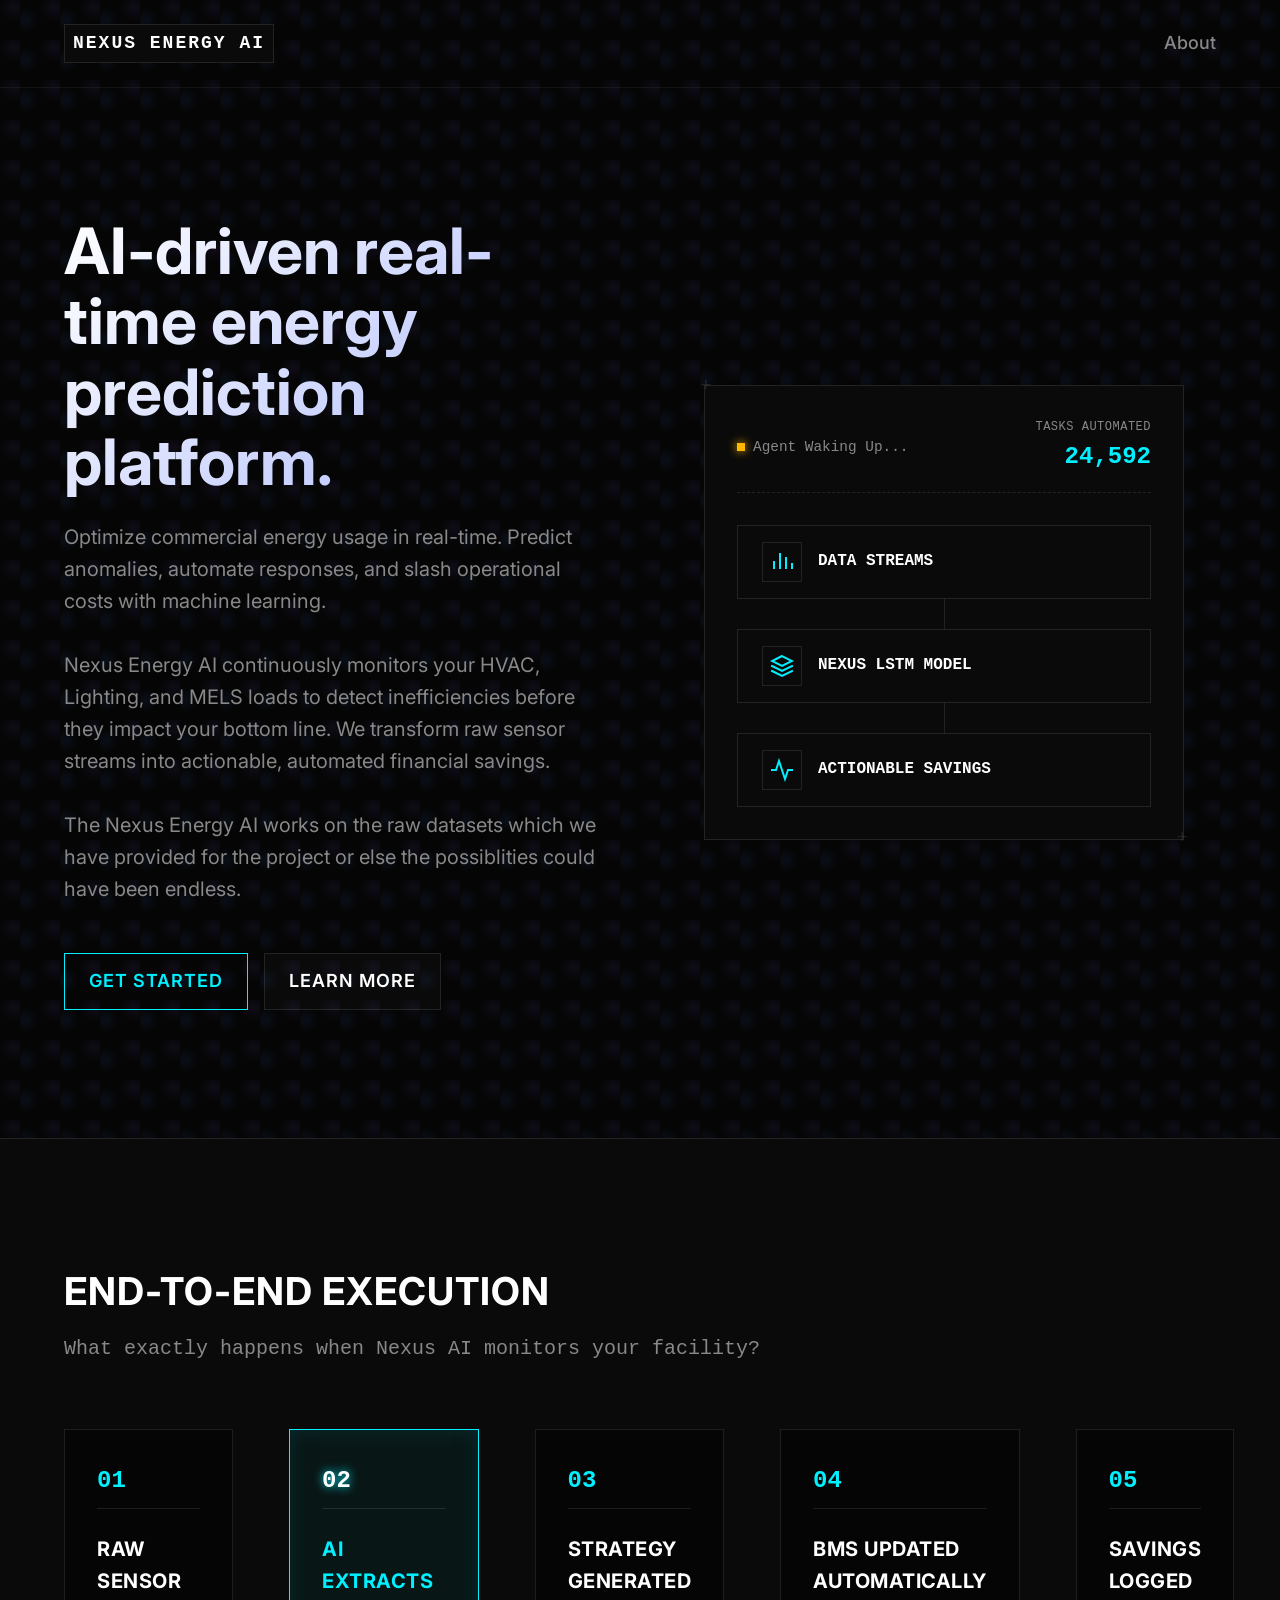
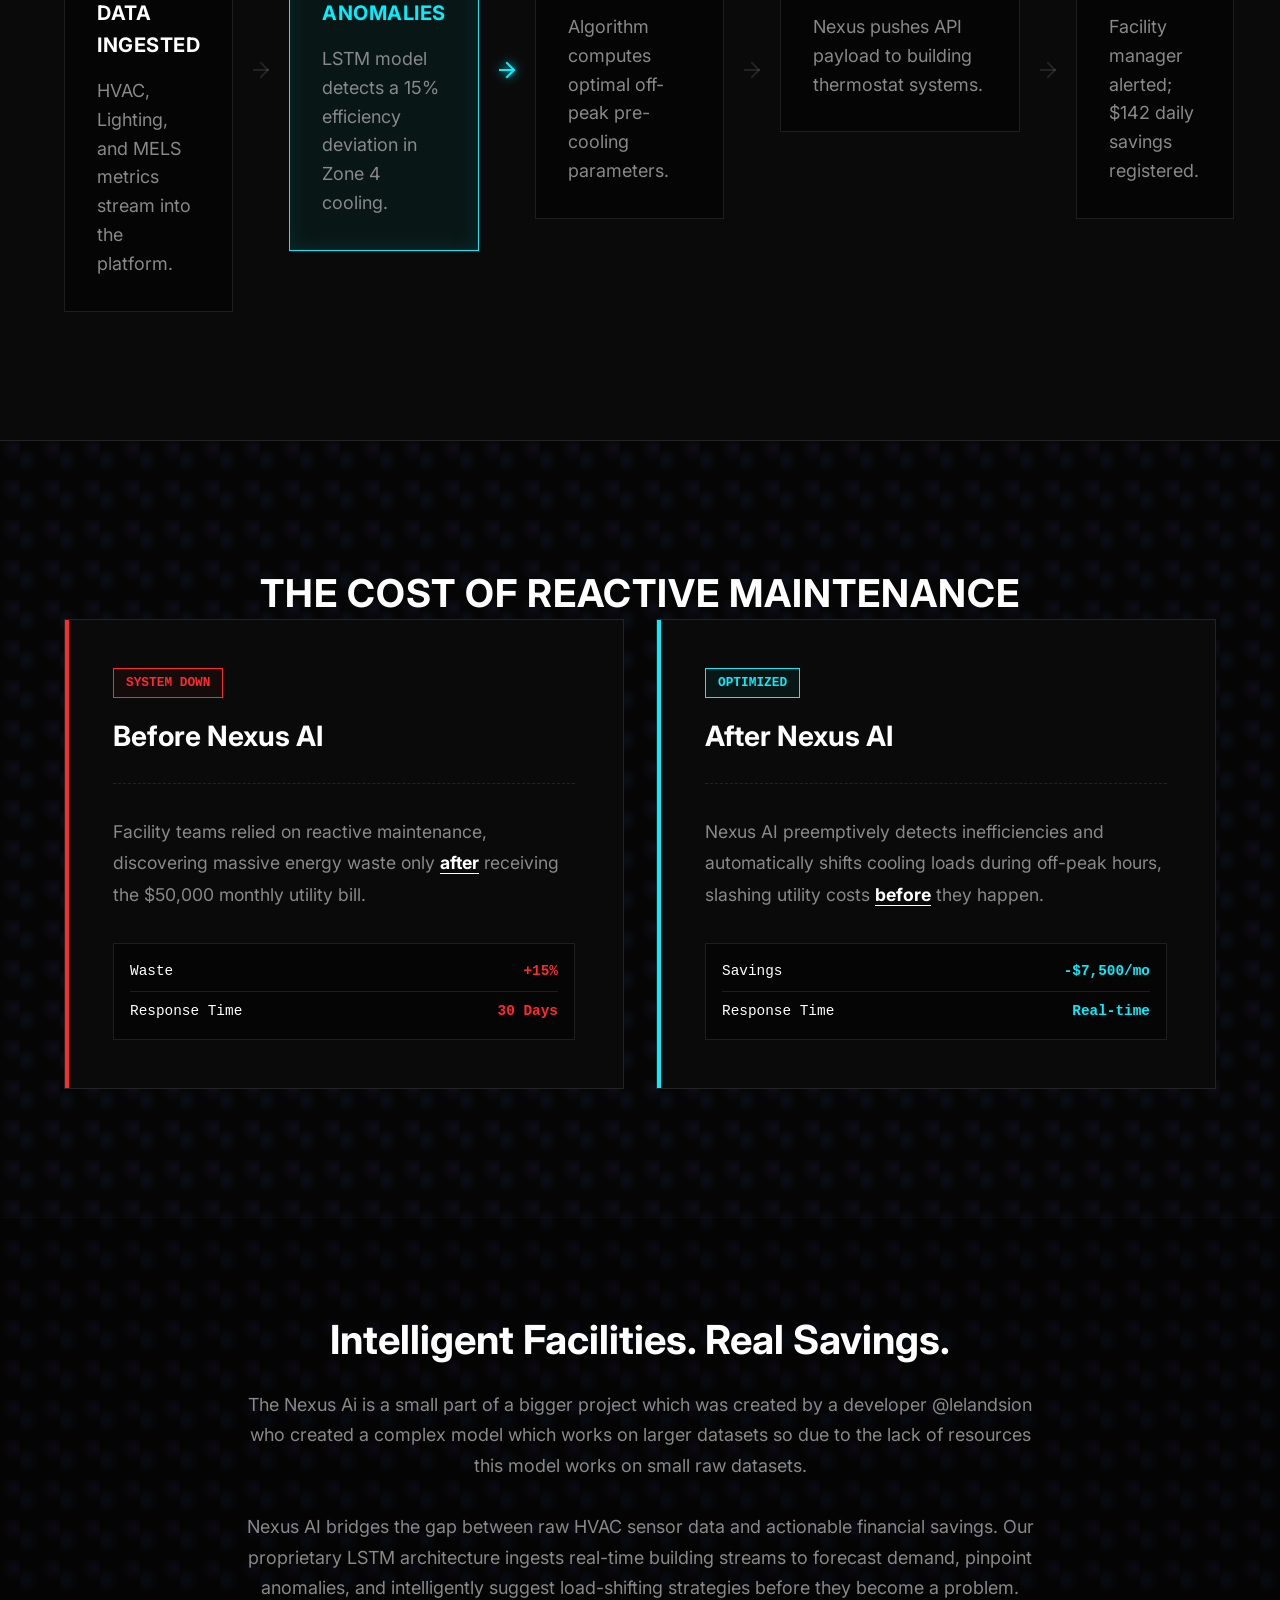
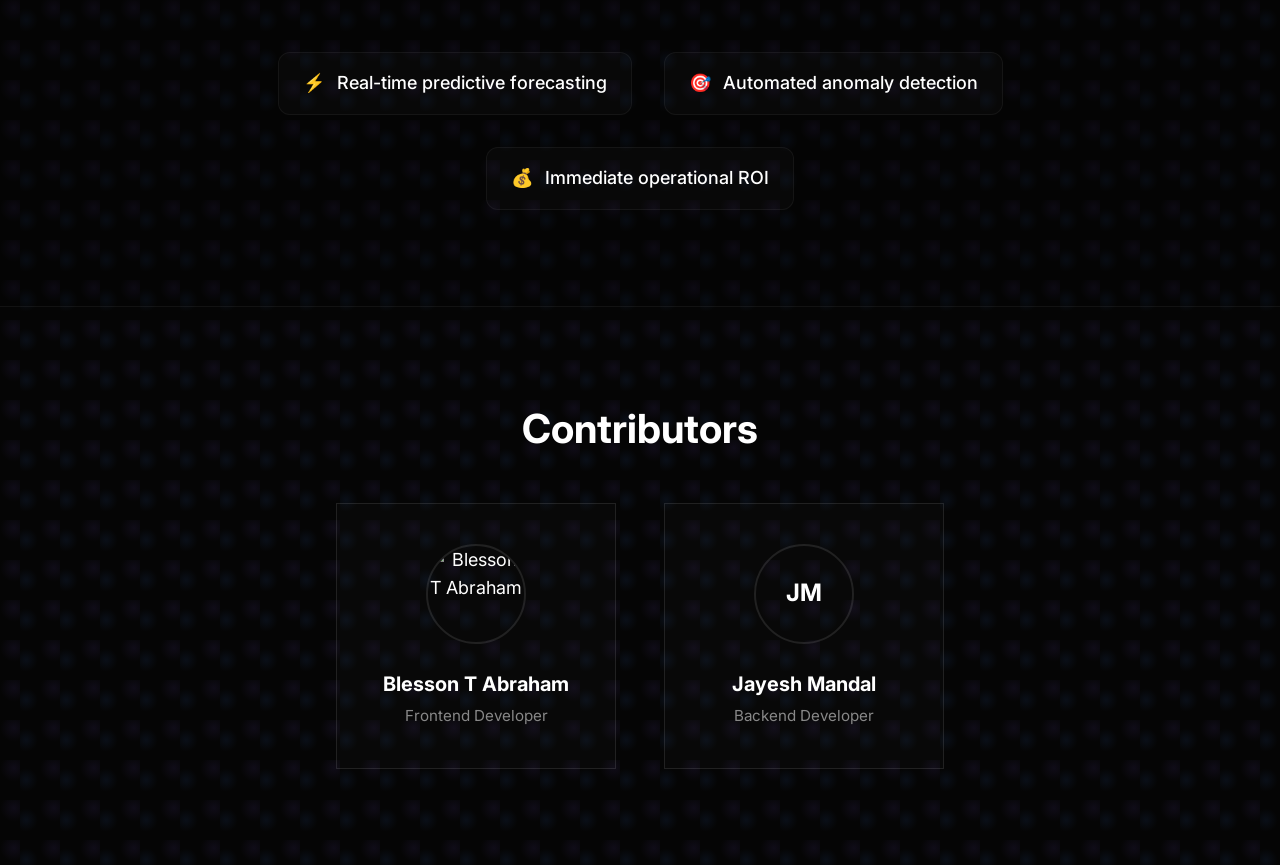
==== commit fec9dbe3: "chore: update project definition to AI-driven real-time energy prediction platform" ====
--- a/frontend/index.html
+++ b/frontend/index.html
@@ -39,7 +39,7 @@
         <!-- Hero Section -->
         <section class="hero-section">
             <div class="hero-content">
-                <h1 class="hero-title">AI-Powered Workflow Automation.</h1>
+                <h1 class="hero-title">AI-driven real-time energy prediction platform.</h1>
                 <p class="hero-subtitle">Optimize commercial energy usage in real-time. Predict anomalies, automate
                     responses, and slash operational costs with machine learning.<br><br>Nexus Energy AI continuously
                     monitors your HVAC, Lighting, and MELS loads to detect inefficiencies before they impact your bottom
@@ -70,21 +70,35 @@
                     <!-- Node Graph -->
                     <div class="node-graph">
                         <div class="node node-input">
-                            <div class="node-icon"><svg width="24" height="24" viewBox="0 0 24 24" fill="none" stroke="currentColor" stroke-width="2" stroke-linecap="square"><line x1="4" y1="18" x2="4" y2="12"></line><line x1="10" y1="18" x2="10" y2="4"></line><line x1="16" y1="18" x2="16" y2="8"></line><line x1="22" y1="18" x2="22" y2="14"></line></svg></div>
+                            <div class="node-icon"><svg width="24" height="24" viewBox="0 0 24 24" fill="none"
+                                    stroke="currentColor" stroke-width="2" stroke-linecap="square">
+                                    <line x1="4" y1="18" x2="4" y2="12"></line>
+                                    <line x1="10" y1="18" x2="10" y2="4"></line>
+                                    <line x1="16" y1="18" x2="16" y2="8"></line>
+                                    <line x1="22" y1="18" x2="22" y2="14"></line>
+                                </svg></div>
                             <div class="node-text">Data Streams</div>
                         </div>
-                        
+
                         <div class="node-path"></div>
-                        
+
                         <div class="node node-ai">
-                            <div class="node-icon pulse"><svg width="24" height="24" viewBox="0 0 24 24" fill="none" stroke="currentColor" stroke-width="2" stroke-linecap="square"><path d="M12 2L2 7l10 5 10-5-10-5z"></path><path d="M2 17l10 5 10-5"></path><path d="M2 12l10 5 10-5"></path></svg></div>
+                            <div class="node-icon pulse"><svg width="24" height="24" viewBox="0 0 24 24" fill="none"
+                                    stroke="currentColor" stroke-width="2" stroke-linecap="square">
+                                    <path d="M12 2L2 7l10 5 10-5-10-5z"></path>
+                                    <path d="M2 17l10 5 10-5"></path>
+                                    <path d="M2 12l10 5 10-5"></path>
+                                </svg></div>
                             <div class="node-text">Nexus LSTM Model</div>
                         </div>
-                        
+
                         <div class="node-path"></div>
-                        
+
                         <div class="node node-output">
-                            <div class="node-icon"><svg width="24" height="24" viewBox="0 0 24 24" fill="none" stroke="currentColor" stroke-width="2" stroke-linecap="square"><polyline points="22 12 18 12 15 21 9 3 6 12 2 12"></polyline></svg></div>
+                            <div class="node-icon"><svg width="24" height="24" viewBox="0 0 24 24" fill="none"
+                                    stroke="currentColor" stroke-width="2" stroke-linecap="square">
+                                    <polyline points="22 12 18 12 15 21 9 3 6 12 2 12"></polyline>
+                                </svg></div>
                             <div class="node-text">Actionable Savings</div>
                         </div>
                     </div>
@@ -97,7 +111,7 @@
             <div class="story-container">
                 <h2>End-to-End Execution</h2>
                 <p class="story-subtitle">What exactly happens when Nexus AI monitors your facility?</p>
-                
+
                 <div class="pipeline">
                     <div class="pipeline-step">
                         <div class="step-header">
@@ -107,7 +121,11 @@
                         <p>HVAC, Lighting, and MELS metrics stream into the platform.</p>
                     </div>
                     <div class="pipeline-connector">
-                        <svg width="24" height="24" viewBox="0 0 24 24" fill="none" stroke="currentColor" stroke-width="2" stroke-linecap="square"><line x1="12" y1="5" x2="12" y2="19"></line><polyline points="19 12 12 19 5 12"></polyline></svg>
+                        <svg width="24" height="24" viewBox="0 0 24 24" fill="none" stroke="currentColor"
+                            stroke-width="2" stroke-linecap="square">
+                            <line x1="12" y1="5" x2="12" y2="19"></line>
+                            <polyline points="19 12 12 19 5 12"></polyline>
+                        </svg>
                     </div>
                     <div class="pipeline-step">
                         <div class="step-header">
@@ -117,7 +135,11 @@
                         <p>LSTM model detects a 15% efficiency deviation in Zone 4 cooling.</p>
                     </div>
                     <div class="pipeline-connector">
-                        <svg width="24" height="24" viewBox="0 0 24 24" fill="none" stroke="currentColor" stroke-width="2" stroke-linecap="square"><line x1="12" y1="5" x2="12" y2="19"></line><polyline points="19 12 12 19 5 12"></polyline></svg>
+                        <svg width="24" height="24" viewBox="0 0 24 24" fill="none" stroke="currentColor"
+                            stroke-width="2" stroke-linecap="square">
+                            <line x1="12" y1="5" x2="12" y2="19"></line>
+                            <polyline points="19 12 12 19 5 12"></polyline>
+                        </svg>
                     </div>
                     <div class="pipeline-step">
                         <div class="step-header">
@@ -127,7 +149,11 @@
                         <p>Algorithm computes optimal off-peak pre-cooling parameters.</p>
                     </div>
                     <div class="pipeline-connector">
-                        <svg width="24" height="24" viewBox="0 0 24 24" fill="none" stroke="currentColor" stroke-width="2" stroke-linecap="square"><line x1="12" y1="5" x2="12" y2="19"></line><polyline points="19 12 12 19 5 12"></polyline></svg>
+                        <svg width="24" height="24" viewBox="0 0 24 24" fill="none" stroke="currentColor"
+                            stroke-width="2" stroke-linecap="square">
+                            <line x1="12" y1="5" x2="12" y2="19"></line>
+                            <polyline points="19 12 12 19 5 12"></polyline>
+                        </svg>
                     </div>
                     <div class="pipeline-step">
                         <div class="step-header">
@@ -137,7 +163,11 @@
                         <p>Nexus pushes API payload to building thermostat systems.</p>
                     </div>
                     <div class="pipeline-connector">
-                        <svg width="24" height="24" viewBox="0 0 24 24" fill="none" stroke="currentColor" stroke-width="2" stroke-linecap="square"><line x1="12" y1="5" x2="12" y2="19"></line><polyline points="19 12 12 19 5 12"></polyline></svg>
+                        <svg width="24" height="24" viewBox="0 0 24 24" fill="none" stroke="currentColor"
+                            stroke-width="2" stroke-linecap="square">
+                            <line x1="12" y1="5" x2="12" y2="19"></line>
+                            <polyline points="19 12 12 19 5 12"></polyline>
+                        </svg>
                     </div>
                     <div class="pipeline-step final-step">
                         <div class="step-header">
@@ -161,23 +191,29 @@
                             <span class="status-indicator-box alert">System Down</span>
                             <h3>Before Nexus AI</h3>
                         </div>
-                        <p class="context-desc">Facility teams relied on reactive maintenance, discovering massive energy waste only <em>after</em> receiving the $50,000 monthly utility bill.</p>
+                        <p class="context-desc">Facility teams relied on reactive maintenance, discovering massive
+                            energy waste only <em>after</em> receiving the $50,000 monthly utility bill.</p>
                         <div class="metrics-sim">
-                            <div class="sim-row alert"><span class="label">Waste</span><span class="val">+15%</span></div>
-                            <div class="sim-row alert"><span class="label">Response Time</span><span class="val">30 Days</span></div>
-                        </div>
-                    </div>
-                    
+                            <div class="sim-row alert"><span class="label">Waste</span><span class="val">+15%</span>
+                            </div>
+                            <div class="sim-row alert"><span class="label">Response Time</span><span class="val">30
+                                    Days</span></div>
+                        </div>
+                    </div>
+
                     <!-- After Card -->
                     <div class="context-card after-card">
                         <div class="card-header">
                             <span class="status-indicator-box neon">Optimized</span>
                             <h3>After Nexus AI</h3>
                         </div>
-                        <p class="context-desc">Nexus AI preemptively detects inefficiencies and automatically shifts cooling loads during off-peak hours, slashing utility costs <em>before</em> they happen.</p>
+                        <p class="context-desc">Nexus AI preemptively detects inefficiencies and automatically shifts
+                            cooling loads during off-peak hours, slashing utility costs <em>before</em> they happen.</p>
                         <div class="metrics-sim">
-                            <div class="sim-row neon"><span class="label">Savings</span><span class="val">-$7,500/mo</span></div>
-                            <div class="sim-row neon"><span class="label">Response Time</span><span class="val">Real-time</span></div>
+                            <div class="sim-row neon"><span class="label">Savings</span><span
+                                    class="val">-$7,500/mo</span></div>
+                            <div class="sim-row neon"><span class="label">Response Time</span><span
+                                    class="val">Real-time</span></div>
                         </div>
                     </div>
                 </div>
@@ -234,17 +270,17 @@
         // Number Counter Animation
         document.addEventListener("DOMContentLoaded", () => {
             const counter = document.getElementById("task-counter");
-            if(counter) {
+            if (counter) {
                 const target = 24592;
                 const duration = 2500; // ms
                 const interval = 20; // ms
                 const steps = duration / interval;
                 const increment = target / steps;
                 let current = 0;
-                
+
                 const timer = setInterval(() => {
                     current += increment;
-                    if(current >= target) {
+                    if (current >= target) {
                         current = target;
                         clearInterval(timer);
                     }
@@ -297,7 +333,7 @@
         document.addEventListener("DOMContentLoaded", () => {
             const steps = document.querySelectorAll('.pipeline-step');
             const connectors = document.querySelectorAll('.pipeline-connector');
-            
+
             if (steps.length === 0) return;
 
             let currentIndex = 0;
@@ -318,7 +354,7 @@
 
                 // Move to next step
                 currentIndex++;
-                
+
                 // If we reached the end, hold for a moment then reset
                 if (currentIndex >= steps.length) {
                     setTimeout(() => {
--- a/frontend/style.css
+++ b/frontend/style.css
@@ -1219,3 +1219,72 @@
 
 .sim-row.alert .val { color: var(--accent-alert); font-weight: 700; }
 .sim-row.neon .val { color: var(--accent-neon); font-weight: 700; }
+
+/* --- Execution Trace Terminal --- */
+.log-container {
+    background: #050505;
+    border: 1px solid var(--grid-line);
+    border-top: 2px solid var(--accent-neon);
+    border-radius: 0;
+    font-family: var(--font-mono);
+    padding: 0;
+    overflow: hidden;
+    position: relative;
+    margin-top: 2rem;
+}
+
+.log-container h3 {
+    background: rgba(255, 255, 255, 0.02);
+    padding: 1rem;
+    margin: 0;
+    border-bottom: 1px solid var(--grid-line);
+    font-size: 0.9rem;
+    text-transform: uppercase;
+    color: var(--text-secondary);
+    display: flex;
+    justify-content: space-between;
+}
+.log-container h3::after {
+    content: 'STATUS: ACTIVE';
+    color: var(--accent-neon);
+}
+
+.log-stream {
+    height: 300px;
+    overflow-y: auto;
+    padding: 1rem;
+    display: flex;
+    flex-direction: column;
+    gap: 0.5rem;
+}
+
+.log-entry {
+    font-size: 0.85rem;
+    line-height: 1.4;
+    color: #a3a3a3;
+    display: flex;
+    gap: 1rem;
+}
+
+.log-time {
+    color: #666;
+    min-width: 85px;
+}
+
+.log-type {
+    min-width: 65px;
+    font-weight: 700;
+}
+
+.log-type.trace { color: #8B5CF6; }
+.log-type.info { color: #3B82F6; }
+.log-type.metric { color: var(--accent-neon); }
+.log-type.output { color: #fff; }
+.log-type.error { color: var(--accent-alert); }
+
+/* Confidence Card */
+.confidence-card {
+    border-color: var(--accent-neon);
+    background: rgba(0, 240, 255, 0.02);
+}
+
